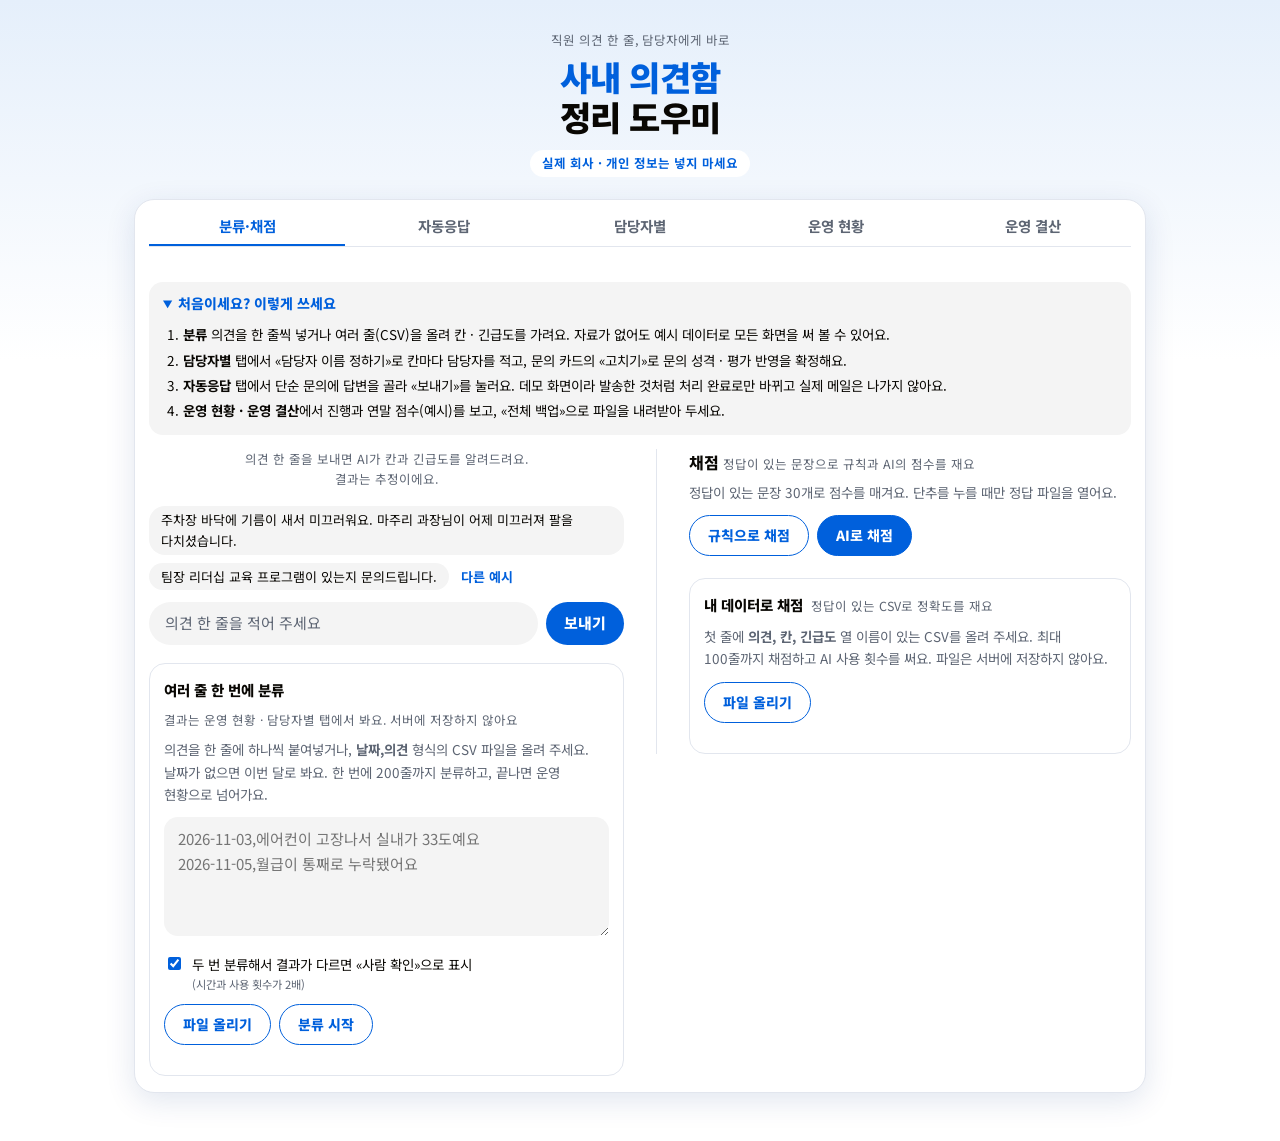
==== index.html @ 7954da4f "예시 데이터로 되돌리기: 눌렀을 때 결과 안내 문구를 보여 줌 Co-Authored-By: Claude Sonnet 5.5 <noreply@anthropic.com>" ====
<!doctype html>
<html lang="ko">
<head>
<meta charset="utf-8">
<meta name="viewport" content="width=device-width, initial-scale=1">
<title>사내 의견함 정리 도우미 (HR 분류 AI)</title>
<link rel="preconnect" href="https://fonts.googleapis.com">
<link rel="preconnect" href="https://fonts.gstatic.com" crossorigin>
<link rel="stylesheet" href="https://fonts.googleapis.com/css2?family=Noto+Sans+KR:wght@400;500;700;900&display=swap">
<link rel="stylesheet" href="style.css?v=4f4ea013">
<link rel="stylesheet" href="settle.css?v=4f4ea013">
</head>
<body>
<div class="page wide">
  <header class="hero">
    <p class="kicker" id="hero-kicker">직원 의견 한 줄, 담당자에게 바로</p>
    <h1 id="hero-title"><span class="b">사내 의견함</span><br>정리 도우미</h1>
    <p class="notice">실제 회사 · 개인 정보는 넣지 마세요</p>
  </header>

  <main class="sheet">
    <div class="tabs" role="tablist">
      <button type="button" id="btn-classify" role="tab" aria-selected="true">분류·채점</button>
      <button type="button" id="btn-auto" role="tab" aria-selected="false">자동응답</button>
      <button type="button" id="btn-owner" role="tab" aria-selected="false">담당자별</button>
      <button type="button" id="btn-dash" role="tab" aria-selected="false">운영 현황</button>
      <button type="button" id="btn-settle" role="tab" aria-selected="false">운영 결산</button>
    </div>
    <p id="status" class="status" role="status"></p>

    <div class="split">
      <details class="guide" id="guide" open>
        <summary>처음이세요? 이렇게 쓰세요</summary>
        <ol>
          <li><b>분류</b> 의견을 한 줄씩 넣거나 여러 줄(CSV)을 올려 칸 · 긴급도를 가려요. 자료가 없어도 예시 데이터로 모든 화면을 써 볼 수 있어요.</li>
          <li><b>담당자별</b> 탭에서 «담당자 이름 정하기»로 칸마다 담당자를 적고, 문의 카드의 «고치기»로 문의 성격 · 평가 반영을 확정해요.</li>
          <li><b>자동응답</b> 탭에서 단순 문의에 답변을 골라 «보내기»를 눌러요. 데모 화면이라 발송한 것처럼 처리 완료로만 바뀌고 실제 메일은 나가지 않아요.</li>
          <li><b>운영 현황 · 운영 결산</b>에서 진행과 연말 점수(예시)를 보고, «전체 백업»으로 파일을 내려받아 두세요.</li>
        </ol>
      </details>
    <section id="tab-classify">
      <div id="chat" class="chat" aria-live="polite">
        <div class="sys">의견 한 줄을 보내면 AI가 칸과 긴급도를 알려드려요.<br>결과는 추정이에요.</div>
      </div>
      <div id="try" class="try" aria-label="예시 문장"></div>
      <div class="composer">
        <textarea id="input" rows="1" maxlength="300" aria-label="의견 한 줄" placeholder="의견 한 줄을 적어 주세요"></textarea>
        <button type="button" id="run" class="go">보내기</button>
      </div>
      <div id="d-in" class="dpanel">
        <h2>여러 줄 한 번에 분류 <small>결과는 운영 현황 · 담당자별 탭에서 봐요. 서버에 저장하지 않아요</small></h2>
        <p class="hint">의견을 한 줄에 하나씩 붙여넣거나, <b>날짜,의견</b> 형식의 CSV 파일을 올려 주세요. 날짜가 없으면 이번 달로 봐요. 한 번에 200줄까지 분류하고, 끝나면 운영 현황으로 넘어가요.</p>
        <textarea id="d-text" rows="4" aria-label="의견 여러 줄" placeholder="2026-11-03,에어컨이 고장나서 실내가 33도예요&#10;2026-11-05,월급이 통째로 누락됐어요"></textarea>
        <label class="opt"><input type="checkbox" id="d-twice" checked><span>두 번 분류해서 결과가 다르면 «사람 확인»으로 표시<small>(시간과 사용 횟수가 2배)</small></span></label>
        <div class="btns">
          <label class="btn file" for="d-file">파일 올리기</label>
          <input type="file" id="d-file" accept=".csv,.txt,text/csv,text/plain" hidden>
          <button type="button" id="d-run" class="btn">분류 시작</button>
          
        </div>
        <p id="d-prog" class="progress" role="status" hidden></p>
        <p id="d-note" class="hint" hidden></p>
      </div>

      <div id="d-map" class="dpanel" hidden>
        <h2>열 고르기 <small id="d-map-n"></small></h2>
        <p class="hint">파일에서 어느 열이 의견이고 어느 열이 날짜인지 알려 주세요. 구글 폼 · 설문 도구에서 내려받은 파일은 그대로 올리면 돼요.</p>
        <div class="pctl"><label class="flab" for="d-col-text">의견 열</label><select id="d-col-text"></select></div>
        <div class="pctl"><label class="flab" for="d-col-date">날짜 열</label><select id="d-col-date"></select></div>
        <label class="opt"><input type="checkbox" id="d-hdr" checked> 첫 줄은 열 이름이에요</label>
        <div class="tscroll"><table class="prev" id="d-prev"></table></div>
        <div class="btns"><button type="button" id="d-map-go" class="btn fill">이 열로 분류 시작</button><button type="button" id="d-map-cancel" class="btn">취소</button></div>
      </div>
    </section>
    <section id="tab-grade">
      <h2 class="gh">채점 <small>정답이 있는 문장으로 규칙과 AI의 점수를 재요</small></h2>
      <p class="hint">정답이 있는 문장 30개로 점수를 매겨요. 단추를 누를 때만 정답 파일을 열어요.</p>
      <div class="btns">
        <button type="button" id="btn-score" class="btn">규칙으로 채점</button>
        <button type="button" id="btn-ai" class="btn fill">AI로 채점</button>
      </div>
      <p id="ai-progress" class="progress" role="status" hidden></p>

      <div id="ai-out" hidden>
        <h2>규칙 · AI 나란히</h2>
        <table class="cmp">
          <thead><tr><th scope="col">지표</th><th scope="col">규칙</th><th scope="col">AI</th></tr></thead>
          <tbody id="cmp-body"></tbody>
        </table>
        <p id="ai-cond" class="cond"></p>
        <button type="button" id="btn-download" class="btn plain">AI 채점 결과 내려받기</button>
        <h2>AI가 틀린 문장</h2>
        <ul id="ai-wrong" class="wrong"></ul>
      </div>

      <div id="grade-result" hidden>
        <h2>규칙 채점</h2>
        <div class="card">
          <p><span class="k">칸 맞은 수</span> <strong id="g-cat"></strong></p>
          <p><span class="k">긴급도 맞은 수</span> <strong id="g-urg"></strong></p>
          <p><span class="k">둘 다 맞은 수</span> <strong id="g-both"></strong></p>
          <p><span class="k">가장 나쁜 실수</span> <strong id="g-worst"></strong></p>
          <ul id="g-worst-list" class="plain"></ul>
        </div>
        <h2>규칙이 틀린 문장</h2>
        <ul id="g-wrong" class="wrong"></ul>
      </div>
      <div class="dpanel my">
        <h2>내 데이터로 채점 <small>정답이 있는 CSV로 정확도를 재요</small></h2>
        <p class="hint">첫 줄에 <b>의견, 칸, 긴급도</b> 열 이름이 있는 CSV를 올려 주세요. 최대 100줄까지 채점하고 AI 사용 횟수를 써요. 파일은 서버에 저장하지 않아요.</p>
        <div class="btns"><label class="btn file" for="m-file">파일 올리기</label><input type="file" id="m-file" accept=".csv,.txt,text/csv,text/plain" hidden></div>
        <p id="m-prog" class="progress" role="status" hidden></p>
        <p id="m-note" class="hint" hidden></p>
        <div id="m-out" hidden>
          <div class="card">
            <p><span class="k">칸 정확도</span> <strong id="m-cat"></strong></p>
            <p><span class="k">긴급도 정확도</span> <strong id="m-urg"></strong></p>
            <p><span class="k">둘 다 맞은 수</span> <strong id="m-both"></strong></p>
            <p><span class="k">가장 나쁜 실수</span> <strong id="m-worst"></strong></p>
          </div>
          <p id="m-cond" class="cond"></p>
          <h2>틀린 문장</h2>
          <ul id="m-wrong" class="wrong"></ul>
        </div>
      </div>
    </section>
    </div>

    <section id="tab-auto" hidden>
      <div class="dpanel">
        <h2>자동응답 문의 <small id="a-count"></small></h2>
        <p class="fine" style="margin:0 0 8px">데모 화면이에요. 문의마다 «자동응답 보내기»에서 «보내기»를 누르면 발송한 것처럼 처리 완료로 바뀌지만, 실제 메일 · 메신저는 나가지 않아요. 처음 들어 있는 답변은 예시예요. 회사의 실제 안내에 맞게 고쳐 쓰세요.</p>
        <div class="afbar" id="a-stat-f"></div>
        <div class="afbar" id="a-done-f"></div>
        <p class="fine" id="a-msg" style="margin:0 0 8px"></p>
        <ul class="items" id="a-done"></ul>
      </div>
      <div class="dpanel">
        <h2>답변 목록 <small>카테고리를 눌러 어떤 자동응답 답변이 있는지 봐요</small></h2>
        <div class="edit-h" style="margin:0 0 10px"><input class="ain2" id="a-newcat" type="text" maxlength="12" placeholder="새 카테고리 이름 (예: 휴가)"><button type="button" id="a-addcat" class="btn plain">카테고리 만들기</button><span class="fine" id="a-catmsg" style="margin:0"></span></div>
        <div class="alist" id="a-list"></div>
        <div class="btns"><button type="button" id="a-add" class="btn plain">공통 답변 추가</button><button type="button" id="a-reset" class="btn plain">처음 답변으로 되돌리기</button></div>
      </div>
    </section>

    <section id="tab-dash" hidden>
      <p id="d-fail" class="hint" hidden></p>
      <div id="d-out" hidden>
        <div class="inforow"><p id="d-info" class="hint info" hidden></p><button type="button" id="d-mine" class="btn plain" hidden>내 의견으로 분류하러 가기</button></div>
        <div class="dpanel">
          <h2>기간 <small>연과 월을 골라 보세요</small></h2>
          <div class="pctl pone"><select id="d-year" aria-label="연도"></select><div class="months" id="d-months" role="group" aria-label="월 선택"></div></div>
          <p class="fine" style="margin:0 0 4px">달을 여러 개 눌러 체크하면 그 달들을 모아서(누적) 봐요. «연 전체»를 누르면 모든 달이 체크되고, 다시 누르면 모두 풀려요.</p>
          <h3 id="d-trend-h">월별 접수 건수</h3>
          <div class="trend" id="d-trend"></div>
          <div class="legend tl"><span><i style="background:var(--hot)"></i>높음</span><span><i style="background:var(--blue)"></i>보통</span><span><i style="background:var(--lo)"></i>낮음</span><span>막대를 눌러도 월이 바뀌어요</span></div>
        </div>

        <div class="dcols">
          <div class="dstack">
            <div class="dpanel">
              <h2>요약 <small id="d-sum-sub"></small></h2>
              <div class="tiles" id="d-tiles"></div>
              <div class="stat" id="d-stat"></div>
              <div class="metrics" id="d-metrics"></div>
              <div class="btns"><button type="button" id="d-sum" class="btn plain">요약 문구 복사</button></div>
              <textarea id="d-sumbox" rows="9" readonly hidden aria-label="요약 문구"></textarea>
            </div>
            <div class="dpanel">
              <h2>카테고리별 문의 확인</h2>
              <div class="filters" id="d-filters" role="group" aria-label="보기 방식"></div>
              <ul class="items" id="d-items"></ul>
              <button type="button" id="d-more" class="btn plain" hidden></button>
            </div>
          </div>
          <div class="dstack">
            <div class="dpanel">
              <h2>칸별 분포 <small>건수가 많은 순</small></h2>
              <div class="legend"><span><i style="background:var(--hot)"></i>높음</span><span><i style="background:var(--blue)"></i>보통</span><span><i style="background:var(--lo)"></i>낮음</span></div>
              <div class="bars" id="d-bars"></div>
            </div>
            <div class="dpanel">
              <h2>담당자별 진행 <small>누가 얼마나 진행했는지 · 이름은 «담당자별» 탭에서 정해요</small></h2>
              <div class="assign" id="d-assign"></div>
            </div>
          </div>
        </div>

        <div class="dpanel">
          <h2>결과 보관 <small>서버에 저장하지 않아요</small></h2>
          <p class="hint">화면을 닫으면 분류 결과와 처리 단계가 사라져요. 내려받은 파일을 다음에 올리면 AI를 다시 부르지 않고 그대로 이어서 볼 수 있어요. 파일에는 개인정보를 가린 문장이 들어가요. 고친 칸 · 긴급도는 «고친 사례»로 따로 내려받을 수 있어요.</p>
          <div class="btns"><button type="button" id="d-down" class="btn fill">결과 내려받기 (CSV)</button><button type="button" id="d-down2" class="btn" disabled>고친 사례 내려받기</button><button type="button" id="d-reset" class="btn">예시 데이터로 되돌리기</button></div>
          <div class="btns" style="margin-top:8px"><button type="button" id="d-bk-down" class="btn fill">전체 백업 내려받기 (JSON)</button><button type="button" id="d-bk-up" class="btn">백업 불러오기</button><button type="button" id="d-bk-ok" class="btn fill" hidden>이대로 불러오기</button><input type="file" id="d-bk-file" accept=".json,application/json" hidden></div>
          <p class="fine" id="d-bk-msg" role="status">전체 백업(JSON)에는 결과와 함께 이 브라우저에만 있던 담당자 이름 · 총괄자 확정 값 · 자동응답 답변 목록이 담겨요. 브라우저나 컴퓨터를 바꿔도 이어서 쓸 수 있어요.</p>
        </div>
      </div>
    </section>

    <section id="tab-owner" hidden>
      <div id="o-empty" class="dpanel">
        <h2>담당자별 확인 <small>의견이 있어야 볼 수 있어요</small></h2>
        <p class="hint">의견을 불러오지 못했어요. 분류 탭에서 여러 줄을 분류하면 담당자별로 모아서 볼 수 있어요.</p>
        <div class="btns"><button type="button" id="o-go" class="btn fill">분류 탭으로 가기</button></div>
      </div>

      <div id="o-main" hidden>
        <div class="dpanel">
          <h2>기간 <small id="o-sub"></small></h2>
          <div class="pctl pone"><select id="o-year" aria-label="연도"></select><div class="months" id="o-months" role="group" aria-label="월 선택"></div></div>
          <p class="fine" style="margin:0 0 4px">달을 여러 개 눌러 체크하면 그 달들을 모아서(누적) 봐요. «연 전체»를 누르면 모든 달이 체크되고, 다시 누르면 모두 풀려요.</p>
        </div>

        <div class="dpanel">
          <h2>담당자별 현황 <small>급한 사람 순 · 눌러서 한 명씩, «전체 보기»로 모두 확인해요</small></h2>
          <div class="ocards" id="o-cards"></div>
          <details class="names">
            <summary>담당자 이름 정하기</summary>
            <div class="nlist" id="o-names"></div>
            <p class="fine">칸마다 담당자 이름을 적으면, 같은 이름은 한 사람으로 묶여요. 이름은 이 브라우저에만 저장돼요.</p>
          </details>
        </div>

        <div class="dpanel" id="o-detail">
          <div class="otrow"><h2 id="o-title"></h2><span class="otbtns"><button type="button" id="o-compact" class="btn plain" aria-pressed="false" title="문의 카드를 한 줄 요약으로 접어 보거나 모두 펼쳐 봐요">요약만 보기</button><button type="button" id="o-copy" class="btn plain" title="이 담당자에게 보낼 처리 요청 글을 만들어 복사해요">처리요청</button></span></div>
          <textarea id="o-box" rows="10" readonly hidden aria-label="담당자에게 보낼 처리 요청 글"></textarea>
          <div class="tiles" id="o-tiles"></div>
          <ul class="items" id="o-items"></ul>
          <button type="button" id="o-more" class="btn plain" hidden></button>
        </div>
      </div>
    
    </section>

    <section id="tab-settle" class="settle-scope" hidden>
      <div class="settle-in">
    <div class="years" id="s-years" role="group" aria-label="연도"></div>

  

  

  <section class="panel" id="s-noyear" hidden>
    <h2 id="s-noyear-t">아직 자료가 없어요</h2>
    <p class="src">«분류» 탭의 «여러 줄 한 번에 분류»로 의견을 분류하면, 연도별로 이 화면에서 결산을 볼 수 있어요.</p>
  </section>

  <div id="s-ybody">
<section class="panel" aria-labelledby="s-h-sum">
    <h2 id="s-h-sum">한 해 요약 <small id="s-sumsub"></small></h2>
    <p class="src">출처: 운영 현황과 같은 자료. 고른 해 전체를 합친 값이에요. 날짜가 없는 의견은 올린 달로 센 값이에요.</p>
    <div class="tiles" id="s-sumtiles"></div>
    <p class="line2" id="s-sumline"></p>
  </section>
  <section class="panel" aria-labelledby="s-h-mon">
      <h2 id="s-h-mon">월별 접수 추이 <small id="s-monsub"></small></h2>
      <p class="src">출처: 접수일이 있는 문장의 월별 건수.</p>
      <div class="trend" id="s-trend"></div>
      <div class="legend"><span><i style="background:var(--hot)"></i>높음</span><span><i style="background:var(--blue)"></i>보통</span><span><i style="background:var(--lo)"></i>낮음</span></div>
    </section>
  <div class="grid">
<section class="panel" aria-labelledby="s-h-chk">
      <h2 id="s-h-chk">운영 점검표 <small>목표값은 직접 입력해요</small></h2>
      <p class="src">출처: 처리 단계와 날짜 기록. 목표 대비 실적으로 판정해요.</p>
      <div class="tscroll"><table>
        <thead><tr><th>지표</th><th class="n">실적</th><th class="n">목표</th><th>판정</th></tr></thead>
        <tbody id="s-targets"></tbody>
      </table></div>
      <p class="note">판정: 목표를 채우면 «달성», 가까우면 «주의», 멀면 «미달»이에요. 가까운 정도는 높을수록 좋은 지표는 10%p, 평균 일수는 20%, 기한 넘김은 1건까지예요.</p>
    </section><section class="panel" aria-labelledby="s-h-cat">
      <h2 id="s-h-cat">칸별 한 해 결산 <small>긴급 높음이 많은 순</small></h2>
      <p class="src">출처: 칸 · 긴급도 분류(AI 추정 + 사람이 고친 값).</p>
      <div class="tscroll"><table>
        <thead><tr><th>칸</th><th class="n">접수</th><th>긴급 높음</th><th class="n">처리율</th><th class="n">기한 넘김</th></tr></thead>
        <tbody id="s-cats"></tbody>
      </table></div>
    </section>
  </div>

  

<section class="panel" aria-labelledby="s-h-own">
    <h2 id="s-h-own">담당자별 운영 현황 <small>처리율 + 문의 성격 · 점검용</small></h2>
    <p class="src" id="s-ownsrc">출처: 처리 단계 · 날짜, 문의 성격(위에서 확정한 값). 확정할 때마다 바로 바뀌어요.</p>
    <div class="tscroll"><table>
      <thead><tr><th>담당자</th><th>맡은 칸</th><th class="n">접수</th><th class="n">처리율</th><th class="n">평균</th><th class="n">기한 넘김</th><th>문의 성격 (건수)</th><th class="n">귀책 확정</th><th class="n">비율</th></tr></thead>
      <tbody id="s-owners"></tbody>
    </table></div>
    <div class="legend mixleg" aria-label="색 설명">
      <span><i class="k-s"></i>단순 문의</span><span><i class="k-e"></i>업무 오류</span><span><i class="k-r"></i>응대 문제</span>
      <span><i class="k-y"></i>제도·시스템·외부</span><span><i class="k-f"></i>현업 팀장·팀원</span><span><i class="k-u"></i>확인 전</span>
    </div>
    <p class="note">«비율»은 귀책 확정 건수에 중대성 가중치(상 · 중 · 하)를 곱해 더한 값 ÷ max(접수, 20)이에요. 접수가 20건보다 적으면 20건으로 나눠서 한두 건 차이로 크게 흔들리지 않게 해요.</p>
    <p class="note" style="margin-top:12px"><b>문의 성격 확정</b>과 <b>평가 반영</b>은 «담당자별» 탭의 문장 카드에서 «고치기»로 해요.</p>
  </section>
  <section class="panel" aria-labelledby="s-h-sc">
    <h2 id="s-h-sc">평가 점수 (예시) <small>현재 자료로 계산 · 참고용</small></h2>
    <p class="src">확정한 문의 성격이 바뀌면 점수도 바로 바뀌어요.</p>
    <p class="note" style="margin-top:0" id="s-scnote"></p>
    <div class="tscroll"><table>
      <thead><tr><th>담당자</th><th class="n">처리율</th><th class="n">평균 일수</th><th class="n">기한 넘김</th><th class="n">귀책 문의</th><th class="n">합계</th><th class="n">환산(100)</th><th>등급</th><th>평가 반영 메모</th></tr></thead>
      <tbody id="s-scores"></tbody>
    </table></div>

    <details class="fold" id="s-rubfold">
      <summary>평가 반영 기준표 <span class="sub">배점 · 등급 경계는 직접 입력해요</span></summary>
      <div class="fold-body">
        <p class="src">지금 자료로 셀 수 있는 항목만 점수로 환산하고, 나머지는 «기록 전»으로 비워 둬요.</p>
        <div class="tscroll"><table>
          <thead><tr><th>영역</th><th>지표</th><th>측정 방법</th><th class="n">배점</th><th>점수 기준(배점에 맞춰 계산)</th><th>자료</th></tr></thead>
          <tbody id="s-rub"></tbody>
        </table></div>
        <p class="note" id="s-wsum"></p>
        <div class="edit-h" style="margin-top:10px">
          <span class="note" style="margin:0">귀책 중대성 가중치(건 1개를 몇 건으로 셀지):</span>
          <label>상 <input class="in num" id="s-sw1" type="number" min="0" step="0.5"></label>
          <label>중 <input class="in num" id="s-sw2" type="number" min="0" step="0.5"></label>
          <label>하 <input class="in num" id="s-sw3" type="number" min="0" step="0.5"></label>
        </div>
        <div class="edit-h" style="margin-top:10px">
          <span class="note" style="margin:0">등급 경계(환산 점수):</span>
          <label>우수 <input class="in num" id="s-c1" type="number" min="0" max="100"> 이상</label>
          <label>양호 <input class="in num" id="s-c2" type="number" min="0" max="100"> 이상</label>
          <label>보통 <input class="in num" id="s-c3" type="number" min="0" max="100"> 이상</label>
          <span class="note" style="margin:0">그 미만은 면담 필요</span>
        </div>
      </div>
    </details>

    <div class="caution">
      <b>도입 전에 확인하세요</b>
      <ul>
        <li>이 기준표로 사람의 평가를 하려면 회사 인사 규정, 평가 기준 공지 절차, 노사 협의가 필요한지 먼저 확인해야 해요.</li>
        <li>칸마다 건수와 긴급 비율이 달라서점수를 담당자끼리 줄 세우는 용도로 쓰기 어려워요. 등급은 절대 기준으로만 봐요.</li>
        <li>업무 오류와 응대 문제의 귀책은 AI가 판정하지 않아요. 총괄자가 근거를 보고 정해요.</li>
      </ul>
    </div>
  </section>

<section class="panel" aria-labelledby="s-h-next">
      <h2 id="s-h-next">내년에 볼 것 <small>글을 눌러 직접 고쳐요</small></h2>
      <p class="src">숫자에서 뽑은 후보예요. 해석과 결정은 인사팀이 해요.</p>
      <ol class="next" id="s-next"></ol>
    </section>
<section class="panel" aria-labelledby="s-h-rep">
      <h2 id="s-h-rep">연말 보고서 문구 <small>직접 고쳐서 복사해요</small></h2>
      <p class="src">개인별 점수는 이 문구에 넣지 않아요.</p>
      <div class="btns" style="margin-top:0"><button class="btn fill" type="button" id="s-copy">보고서 문구 복사</button><button class="btn" type="button" id="s-auto">자동 문구로 되돌리기</button></div>
      <textarea class="in" id="s-rep" rows="9" aria-label="연말 보고서 문구"></textarea>
    </section>  </div>
</div>
    </section>

  </main>
</div>
<script src="mask.js?v=4f4ea013"></script>
<script src="rules.js?v=4f4ea013"></script>
<script src="app.js?v=4f4ea013"></script>
<script src="dashboard.js?v=4f4ea013"></script>
<script src="auto.js?v=4f4ea013"></script>
<script src="settle.js?v=4f4ea013"></script>
</body>
</html>
---- style.css ----
/* 시안(하늘색 띠 + 흰 카드 + 파란 포인트)의 대화형 화면 */
:root {
  --bg: #ffffff;
  --sky: #e5effb;
  --card: #f4f4f4;
  --ink: #090703;
  --muted: #5d6573;
  --blue: #0060dc;
  --on-blue: #ffffff;
  --hot: #d12f2f;
  --warn: #8f5410;
  --line: #e2e6ee;
  --shadow: 0 8px 30px rgba(10, 50, 120, .12);
  --k-s: #b3cdf5; --k-e: #2f6fe0; --k-r: #7a86e8; --k-y: #62c6d6; --k-f: #c3b3f0; --k-u: #d7dce6;
  --font-body: "Noto Sans KR", "Pretendard", "Malgun Gothic", "Apple SD Gothic Neo", sans-serif;
}
@media (prefers-color-scheme: dark) {
  :root {
    --bg: #0f1624; --sky: #16233f; --card: #1a2438; --ink: #f2f5fa; --muted: #9aa7bd;
    --blue: #6aa4ff; --on-blue: #06122b; --hot: #ff8f86; --warn: #f0b36a; --line: #2a3650;
    --k-s: #3f5f98; --k-e: #6aa4ff; --k-r: #8f9af0; --k-y: #3fa7b8; --k-f: #8a78cc; --k-u: #4a5670;
    --shadow: 0 8px 30px rgba(0, 0, 0, .4); color-scheme: dark;
  }
}
* { box-sizing: border-box; }
html, body { margin: 0; }
body {
  background: var(--bg) linear-gradient(var(--sky), var(--bg) 360px) no-repeat;
  color: var(--ink); font-family: var(--font-body); font-size: 15px; line-height: 1.65;
  word-break: keep-all; overflow-wrap: anywhere;
}
.page { max-width: 480px; margin: 0 auto; padding: 0 0 48px; }

/* 맨 위 띠 */
.hero { padding: 30px 20px 64px; text-align: center; }
.kicker { margin: 0; font-size: 12.5px; color: var(--muted); }
h1 { font-size: clamp(27px, 8vw, 34px); font-weight: 900; line-height: 1.2; margin: 6px 0 12px; letter-spacing: -.02em; text-wrap: balance; }
h1 .b { color: var(--blue); }
.notice { display: inline-block; margin: 0; font-size: 12.5px; font-weight: 700; color: var(--blue); background: var(--bg); border-radius: 999px; padding: 3px 12px; }

/* 흰 카드 */
.sheet { margin: -42px 14px 0; background: var(--bg); border: 1px solid var(--line); border-radius: 20px; box-shadow: var(--shadow); padding: 14px 14px 16px; }
.tabs { display: flex; gap: 0; margin-bottom: 12px; border-bottom: 1px solid var(--line); }
.tabs button { flex: 1 1 0; text-align: center; white-space: nowrap; font: inherit; font-weight: 700; font-size: 14.5px; padding: 0 0 6px; background: none; border: 0; border-bottom: 2px solid transparent; color: var(--muted); cursor: pointer; }
.tabs button[aria-selected="true"] { color: var(--blue); border-bottom-color: var(--blue); }
.status { min-height: 1.2em; margin: 0 0 8px; color: var(--hot); font-size: 13px; }
button:focus-visible, textarea:focus-visible { outline: 2px solid var(--blue); outline-offset: 2px; }

/* 대화: 의견은 왼쪽, 답변은 오른쪽 */
.chat { display: flex; flex-direction: column; gap: 14px; }
.sys { align-self: center; text-align: center; font-size: 12.5px; color: var(--muted); max-width: 92%; }
.who { font-size: 11.5px; color: var(--muted); margin: 0 4px 3px; font-weight: 700; letter-spacing: .04em; }
.turn { display: flex; flex-direction: column; max-width: 88%; }
.turn.me { align-self: flex-start; align-items: flex-start; }
.turn.ai { align-self: flex-end; align-items: flex-end; }
.msg { padding: 10px 14px; white-space: pre-wrap; }
.me .msg { background: var(--card); color: var(--ink); border-radius: 18px 18px 18px 4px; }
.ai .msg { background: var(--blue); color: var(--on-blue); border-radius: 18px 18px 4px 18px; text-align: left; white-space: normal; }
.line { display: flex; gap: 6px; flex-wrap: wrap; align-items: center; margin-bottom: 5px; }
.chip { background: var(--bg); color: var(--blue); border-radius: 999px; padding: 0 9px; font-weight: 800; font-size: 12.5px; line-height: 1.6; }
.chip.hi { color: var(--hot); }
.ai p { margin: 3px 0 0; font-size: 14px; }
.ai .src { font-size: 12px; opacity: .85; }
.check { display: inline-block; margin-top: 7px; font-weight: 700; font-size: 13px; border: 1px solid currentColor; border-radius: 999px; padding: 0 10px; }

.try { display: flex; gap: 8px; flex-wrap: wrap; margin: 16px 0 0; }
.try button { font: inherit; font-size: 13px; text-align: left; background: var(--card); color: var(--ink); border: 0; border-radius: 16px; padding: 3px 12px; cursor: pointer; }
.try button.more { background: transparent; color: var(--blue); font-weight: 700; padding-inline: 4px; }
.composer { display: flex; gap: 8px; margin-top: 12px; align-items: flex-end; }
.composer textarea { flex: 1; min-width: 0; font: inherit; resize: none; background: var(--card); color: var(--ink); border: 0; border-radius: 22px; padding: 9px 16px; max-height: 120px; }
.composer textarea::placeholder { color: var(--muted); }
.go { font: inherit; background: var(--blue); color: var(--on-blue); border: 0; border-radius: 999px; padding: 9px 18px; font-weight: 800; cursor: pointer; }
.go:disabled, .btn:disabled { opacity: .5; cursor: default; }

/* 채점 */
.hint { margin: 0 0 12px; font-size: 13.5px; color: var(--muted); }
.btns { display: flex; gap: 8px; flex-wrap: wrap; margin-bottom: 16px; }
.btn { font: inherit; border-radius: 999px; padding: 8px 18px; font-weight: 800; font-size: 14px; cursor: pointer; background: transparent; color: var(--blue); border: 1.5px solid var(--blue); }
.btn.fill { background: var(--blue); color: var(--on-blue); }
.btn.plain { font-weight: 700; font-size: 13px; padding: 5px 14px; }
h2 { font-size: 14.5px; font-weight: 800; margin: 16px 0 8px; }
.progress { margin: 0 0 10px; color: var(--blue); font-size: 13.5px; font-weight: 700; }
.cond { font-size: 12px; color: var(--muted); margin: 10px 0 12px; }
table.cmp { width: 100%; border-collapse: separate; border-spacing: 0 6px; font-size: 14px; font-variant-numeric: tabular-nums; }
table.cmp thead th { color: var(--muted); font-size: 12.5px; font-weight: 700; text-align: left; padding: 0 12px; }
table.cmp tbody th, table.cmp tbody td { background: var(--card); padding: 8px 12px; text-align: left; font-weight: 400; }
table.cmp tbody th { border-radius: 12px 0 0 12px; }
table.cmp tbody td:last-child { border-radius: 0 12px 12px 0; color: var(--blue); font-weight: 900; }
.card { background: var(--card); border-radius: 14px; padding: 10px 14px; margin: 8px 0; }
.card p { margin: 4px 0; font-size: 14px; }
.k { display: inline-block; min-width: 100px; color: var(--muted); font-size: 13px; }
ul.plain { margin: 4px 0 0; padding-left: 18px; font-size: 13px; }
ul.wrong { list-style: none; margin: 0; padding: 0; display: grid; gap: 8px; }
ul.wrong li { background: var(--card); border-radius: 12px; padding: 9px 12px; font-size: 14px; }
ul.wrong .cmp-sub { display: block; color: var(--muted); font-size: 12.5px; margin-top: 2px; }
[hidden] { display: none !important; }
@media (prefers-reduced-motion: reduce) { * { scroll-behavior: auto !important; } }

/* ---------- 대시보드 탭 ---------- */
.page.wide { max-width: 1040px; }
.dpanel { background: var(--bg); border: 1px solid var(--line); border-radius: 16px; padding: 14px; margin-top: 14px; min-width: 0; }
#d-out > .inforow + .dpanel { margin-top: 0; }
.dpanel h2 { margin-top: 0; display: flex; gap: 8px; align-items: baseline; flex-wrap: wrap; }
.dpanel h2 small { font-weight: 400; font-size: 12.5px; color: var(--muted); }
.dpanel textarea { width: 100%; font: inherit; background: var(--card); color: var(--ink); border: 0; border-radius: 14px; padding: 10px 14px; resize: vertical; margin-bottom: 10px; }
label.btn { display: inline-block; }
.hint.info { margin: 0 0 12px; color: var(--blue); font-weight: 700; }
.dcols { display: grid; grid-template-columns: repeat(auto-fit, minmax(min(100%, 420px), 1fr)); gap: 0 14px; align-items: start; }
.dstack { min-width: 0; }
.fine { margin: 12px 0 0; font-size: 12.5px; color: var(--muted); }
h3 { font-size: 13.5px; font-weight: 800; margin: 16px 0 0; }
.legend { display: flex; gap: 14px; flex-wrap: wrap; font-size: 12.5px; color: var(--muted); margin-bottom: 10px; }
.legend.tl { margin: 10px 0 0; }
.legend i { display: inline-block; width: 10px; height: 10px; border-radius: 3px; margin-right: 5px; vertical-align: -1px; }
:root { --lo: #a9c6f0; }
@media (prefers-color-scheme: dark) { :root { --lo: #3f5f98; } }

.pctl { display: flex; gap: 10px; align-items: center; margin-bottom: 10px; min-width: 0; }
.flab { flex: none; width: 66px; font-size: 12.5px; font-weight: 700; color: var(--muted); }
.pctl select { font: inherit; font-size: 13.5px; font-weight: 700; color: var(--ink); background: var(--card); border: 0; border-radius: 999px; padding: 4px 14px; }
.months { display: flex; gap: 6px; overflow-x: auto; scrollbar-width: none; min-width: 0; }
.months::-webkit-scrollbar { display: none; }
.months button, .filters button, .fchips button { flex: none; white-space: nowrap; font: inherit; font-size: 12.5px; font-weight: 700; border: 0; border-radius: 999px; padding: 3px 10px; background: var(--card); color: var(--ink); cursor: pointer; }
.months button[aria-pressed="true"], .filters button[aria-pressed="true"], .fchips button[aria-pressed="true"] { background: var(--blue); color: var(--on-blue); }
.months button:disabled, .tcol:disabled { opacity: .4; cursor: default; }
.trend { display: grid; grid-template-columns: repeat(12, minmax(0, 1fr)); gap: 6px; height: 124px; align-items: end; margin-top: 8px; }
.tcol { height: 100%; display: flex; flex-direction: column; justify-content: flex-end; align-items: center; gap: 3px; border: 0; background: none; font: inherit; color: var(--muted); cursor: pointer; padding: 0; min-width: 0; }
.tnum { font-size: 11px; font-weight: 700; color: var(--ink); font-variant-numeric: tabular-nums; min-height: 14px; }
.tbar { display: block; width: 100%; max-width: 28px; border-radius: 6px 6px 2px 2px; overflow: hidden; background: var(--blue); transition: height .25s ease; }
.tbar.none { background: var(--line); }
.tbar i { display: block; }
.tbar i.h { background: var(--hot); }
.tbar i.m { background: var(--blue); }
.tbar i.l { background: var(--lo); }
.tmo { font-size: 11.5px; }
.tcol[aria-pressed="true"] .tmo { color: var(--blue); font-weight: 800; }
.tcol[aria-pressed="true"] .tbar { box-shadow: 0 0 0 3px color-mix(in srgb, var(--blue) 25%, transparent); }

.tiles { display: grid; grid-template-columns: repeat(4, minmax(0, 1fr)); gap: 8px; }
@media (max-width: 380px) { .tiles { grid-template-columns: repeat(2, minmax(0, 1fr)); } }
.tile { background: var(--card); border-radius: 14px; padding: 10px 12px; }
.tile b { display: block; font-size: 24px; font-weight: 900; line-height: 1.15; font-variant-numeric: tabular-nums; white-space: nowrap; }
.tile b small { font-size: 14px; font-weight: 700; color: var(--muted); }
.tile span { font-size: 12.5px; color: var(--muted); }
.tile.hot b { color: var(--hot); }
.stat { margin-top: 14px; }
.stat .bar { display: flex; height: 10px; border-radius: 999px; overflow: hidden; background: var(--card); }
.stat .bar i { display: block; height: 100%; }
.stat .d { background: var(--blue); } .stat .p { background: color-mix(in srgb, var(--blue) 55%, var(--bg)); } .stat .a { background: var(--lo); } .stat .u { background: var(--muted); opacity: .45; }
.stat .lg { display: flex; gap: 14px; flex-wrap: wrap; font-size: 12.5px; color: var(--muted); margin-top: 6px; font-variant-numeric: tabular-nums; }
.stat .lg i { display: inline-block; width: 10px; height: 10px; border-radius: 3px; margin-right: 5px; vertical-align: -1px; }

.filters { display: grid; gap: 8px; margin-bottom: 12px; }
.frow { display: flex; gap: 10px; align-items: baseline; }
.fchips { display: flex; gap: 6px; flex-wrap: wrap; min-width: 0; }
.fchips.one { flex-wrap: nowrap; overflow-x: auto; scrollbar-width: none; }
.fchips.one::-webkit-scrollbar { display: none; }
.items { list-style: none; margin: 0; padding: 0; display: grid; gap: 8px; }
.items li { background: var(--card); border-radius: 14px; padding: 9px 12px; }
.items .t { display: flex; gap: 6px; flex-wrap: wrap; margin-bottom: 3px; }
.items li .chip { background: var(--bg); color: var(--blue); }
.items li .chip.hi { color: var(--hot); }
.chip.chk { color: var(--warn); border: 1px solid currentColor; }
.chip.src { color: var(--muted); }
.items p { margin: 0; font-size: 14px; }
.items p.why { font-size: 12.5px; color: var(--muted); margin-top: 2px; }
.items li.done p:not(.why) { color: var(--muted); }
.items .empty { background: transparent; color: var(--muted); font-size: 13.5px; padding: 4px 0; }
#d-more { margin-top: 10px; }

.step { --p: 0; position: relative; display: grid; grid-template-columns: repeat(4, minmax(0, 1fr)); margin-top: 12px; }
.step::before, .step::after { content: ""; position: absolute; top: 8px; left: 12.5%; height: 2px; border-radius: 2px; }
.step::before { right: 12.5%; background: var(--line); }
.step::after { width: calc(75% * var(--p)); background: var(--blue); transition: width .25s ease; }
.step button { font: inherit; border: 0; background: none; padding: 0; cursor: pointer; text-align: center; color: var(--muted); display: flex; flex-direction: column; align-items: center; justify-content: flex-start; }
.step .dot { position: relative; z-index: 1; display: block; width: 14px; height: 14px; border-radius: 50%; border: 2px solid var(--line); background: var(--card); margin: 1px 0 7px; transition: background .2s, border-color .2s, box-shadow .2s; }
.step .on .dot { background: var(--blue); border-color: var(--blue); }
.step .cur .dot { box-shadow: 0 0 0 4px color-mix(in srgb, var(--blue) 20%, transparent); }
.step .lab { display: block; font-size: 12px; font-weight: 600; line-height: 1.3; }
.step .sub { display: block; font-size: 11px; font-weight: 400; line-height: 1.3; }
.step .cur { color: var(--blue); }
.step .cur .lab { font-weight: 800; }
.step button:hover .dot { border-color: var(--blue); }
@media (prefers-reduced-motion: reduce) { .step::after, .step .dot, .tbar { transition: none; } }

.bars { display: grid; gap: 8px; }
.brow { display: grid; grid-template-columns: 64px minmax(0, 1fr) 28px; gap: 10px; align-items: center; font-size: 14px; }
.brow .nm { font-weight: 700; }
.brow .tot { text-align: right; font-weight: 800; font-variant-numeric: tabular-nums; }
.track { height: 20px; }
.seg { display: flex; height: 100%; border-radius: 6px; overflow: hidden; }
.seg i { display: flex; align-items: center; justify-content: center; font-style: normal; font-size: 11px; font-weight: 800; color: var(--on-blue); min-width: 0; }
.seg .h { background: var(--hot); color: var(--bg); }
.seg .m { background: var(--blue); }
.seg .l { background: var(--lo); color: var(--ink); }

.assign { display: grid; gap: 8px; }
.arow { display: grid; grid-template-columns: 72px minmax(0, 1fr) auto; gap: 4px 10px; align-items: center; background: var(--card); border-radius: 14px; padding: 8px 12px; }
.arow .nm { font-weight: 800; }
.arow .who { font-size: 13.5px; color: var(--muted); min-width: 0; display: flex; gap: 8px; align-items: center; flex-wrap: wrap; }
.arow .who-in { font: inherit; font-size: 13px; width: 8.5em; max-width: 100%; border: 1px solid var(--line); background: var(--bg); color: var(--ink); border-radius: 999px; padding: 2px 12px; }
.arow button { font: inherit; font-size: 12.5px; font-weight: 800; border-radius: 999px; padding: 3px 12px; border: 1.5px solid var(--blue); color: var(--blue); background: transparent; cursor: pointer; }
.arow button:disabled { opacity: .4; cursor: default; }
.prg { grid-column: 1 / -1; display: flex; gap: 8px; align-items: center; font-size: 12.5px; color: var(--muted); font-variant-numeric: tabular-nums; }
.prg .b { flex: 1; height: 6px; border-radius: 999px; background: var(--bg); overflow: hidden; display: flex; }
.prg .b i { height: 100%; }
.prg .b .d { background: var(--blue); }
.prg .b .p { background: color-mix(in srgb, var(--blue) 55%, var(--bg)); }
.prg .b .a { background: var(--lo); }
select:focus-visible, input:focus-visible { outline: 2px solid var(--blue); outline-offset: 2px; }

/* ---------- 대시보드 · 채점 추가분 ---------- */
.opt { display: flex; gap: 8px; align-items: flex-start; font-size: 13.5px; margin: 0 0 10px; cursor: pointer; }
.opt input { margin-top: 4px; accent-color: var(--blue); }
.opt small { color: var(--muted); }
.opt > span small { display: block; }
.metrics { margin-top: 12px; display: grid; gap: 4px; }
.m-line { margin: 0; font-size: 13px; color: var(--muted); }
.m-line.bad { color: var(--hot); font-weight: 700; }
.m-line select { font: inherit; font-size: 12.5px; font-weight: 700; color: var(--ink); background: var(--card); border: 0; border-radius: 999px; padding: 1px 8px; margin: 0 3px; }
#d-sumbox { margin-top: 10px; margin-bottom: 0; font-size: 13px; line-height: 1.6; }
.terms .fchips button { background: var(--card); }
.chip.sens { color: var(--hot); border: 1px solid currentColor; }
.chip.over { color: var(--hot); border: 1px solid currentColor; }
.items .edit-btn { margin-left: auto; font: inherit; font-size: 12px; font-weight: 700; color: var(--blue); background: none; border: 0; cursor: pointer; padding: 0 4px; }
.items p.why.alt { color: var(--warn); }
.edit { display: flex; gap: 8px; align-items: center; flex-wrap: wrap; margin-top: 8px; }
.edit .k { min-width: 0; margin: 0; }
.edit select { font: inherit; font-size: 13px; font-weight: 700; color: var(--ink); background: var(--bg); border: 1px solid var(--line); border-radius: 999px; padding: 2px 10px; }
.edit .btn.plain { font-size: 12px; padding: 2px 12px; }
.tscroll { overflow-x: auto; margin: 4px 0 12px; }
table.prev { width: 100%; border-collapse: collapse; font-size: 13px; }
table.prev th, table.prev td { text-align: left; padding: 5px 8px; border-bottom: 1px solid var(--line); }
table.prev th { color: var(--muted); font-weight: 700; }
.dpanel.my { margin-top: 22px; }
.dpanel.my .card { margin: 8px 0; }

/* 먼저 볼 문장의 걸러 보기: 제목은 위에, 단추는 아래에 두고 칸 밖으로 나가지 않게 한다 */
.filters .frow, .terms.frow { flex-direction: column; align-items: stretch; gap: 4px; }
.filters .flab, .terms .flab { width: auto; font-size: 12px; line-height: 1.3; }
.filters .fchips, .terms .fchips { flex-wrap: wrap; overflow: visible; gap: 5px; }
.filters .fchips button, .terms .fchips button { font-size: 11.5px; padding: 3px 8px; }
.terms.frow { margin-bottom: 10px; }

/* ---------- 담당자별 확인 탭 ---------- */
.ocards { display: grid; grid-template-columns: repeat(auto-fit, minmax(190px, 1fr)); gap: 8px; }
.ocard { display: flex; flex-direction: column; gap: 4px; text-align: left; font: inherit; color: var(--ink); background: var(--card); border: 2px solid transparent; border-radius: 14px; padding: 10px 12px; cursor: pointer; min-width: 0; }
.ocard[aria-pressed="true"] { border-color: var(--blue); }
.ocard b { font-size: 15px; font-weight: 800; }
.oc-cats { font-size: 12px; color: var(--muted); line-height: 1.4; }
.oc-bar { height: 6px; border-radius: 999px; background: var(--bg); overflow: hidden; }
.oc-bar i { display: block; height: 100%; background: var(--blue); }
.oc-line { font-size: 12px; color: var(--muted); font-variant-numeric: tabular-nums; }
.oc-tags { display: flex; gap: 5px; flex-wrap: wrap; }
.ocard .chip { background: var(--bg); }
.chip.ok { color: var(--muted); }
details.names { margin-top: 12px; }
details.names summary { cursor: pointer; font-size: 13.5px; font-weight: 700; color: var(--blue); }
.nlist { display: grid; grid-template-columns: repeat(auto-fit, minmax(190px, 1fr)); gap: 6px 10px; margin-top: 10px; }
.nrow { display: flex; gap: 8px; align-items: center; font-size: 13.5px; }
.nrow .nm { width: 58px; font-weight: 700; flex: none; }
.nrow .who-in { font: inherit; font-size: 13px; width: 100%; min-width: 0; border: 1px solid var(--line); background: var(--bg); color: var(--ink); border-radius: 999px; padding: 2px 12px; }
#o-box { margin-top: 10px; margin-bottom: 0; font-size: 13px; line-height: 1.6; }
#o-more { margin-top: 10px; }
#o-title { font-size: 16px; }

/* 분류 탭의 여러 줄 입력 / 대시보드 안내 줄 */
#tab-classify > .dpanel { margin-top: 18px; }
.inforow { display: flex; gap: 10px; align-items: center; flex-wrap: wrap; margin-bottom: 12px; }
.inforow .hint.info { margin: 0; }
#d-fail { color: var(--muted); }

/* 분류(왼쪽) · 채점(오른쪽)을 한 탭에 나란히 둔다. 좁은 화면에서는 위아래로 쌓는다 */
#tab-grade { margin-top: 26px; padding-top: 18px; border-top: 1px solid var(--line); }
#tab-grade .gh { margin: 0 0 6px; font-size: 16px; font-weight: 800; }
#tab-grade .gh small { font-weight: 400; font-size: 12.5px; color: var(--muted); }
@media (min-width: 900px) {
  .split { display: grid; grid-template-columns: minmax(0, 1fr) minmax(0, 1fr); gap: 0 32px; align-items: start; }
  #tab-grade { margin-top: 0; padding-top: 0; border-top: 0; border-left: 1px solid var(--line); padding-left: 32px; }
}

/* 담당자별 탭의 문의 카드: 처리 여부 · 문의 성격 · 평가 반영 한 줄, 처리 내용은 밑에 따로 */
.ev { margin-top: 10px; }
.ev-strip { display: grid; grid-template-columns: repeat(auto-fit, minmax(190px, 1fr)); gap: 8px; }
.ev-cell { background: var(--bg); border-radius: 12px; padding: 8px 10px; min-width: 0; }
.ev-cell .lab { display: block; font-size: 11.5px; font-weight: 800; color: var(--muted); margin-bottom: 2px; }
.ev-cell .val { display: block; font-size: 13.5px; font-weight: 700; }
.ev-cell .sub { display: block; font-size: 12px; color: var(--muted); }
.kchip { display: inline-block; font-size: 12.5px; font-weight: 800; line-height: 1.7; padding: 0 10px; border-radius: 999px; border: 1px solid var(--ink); color: var(--ink); }
.kchip i { display: inline-block; width: 9px; height: 9px; border-radius: 50%; margin-right: 6px; vertical-align: -0.5px; }
.ev-link { font: inherit; font-size: 12px; font-weight: 800; color: var(--blue); background: none; border: 0; padding: 0; cursor: pointer; }
.ev-cell .ev-link { margin-top: 4px; }
.ev-ctl { display: flex; gap: 6px; flex-wrap: wrap; align-items: center; margin-top: 6px; }
.ev-ctl select { font: inherit; font-size: 12.5px; font-weight: 700; color: var(--ink); background: var(--bg); border: 1px solid var(--line); border-radius: 999px; padding: 1px 8px; }
.seg2 { display: inline-flex; border: 1.5px solid var(--blue); border-radius: 999px; overflow: hidden; }
.seg2 button { font: inherit; font-size: 12px; font-weight: 700; border: 0; background: transparent; color: var(--blue); padding: 1px 10px; cursor: pointer; white-space: nowrap; }
.seg2 button[aria-pressed="true"] { background: var(--blue); color: var(--on-blue); }
.ev .settle-scope { margin-top: 8px; }
.notebox { margin-top: 10px; background: var(--bg); border-radius: 12px; padding: 8px 12px 10px; }
.notebox .nh { display: flex; justify-content: space-between; align-items: center; }
.notebox .nh b { font-size: 13px; }
.notebox .nt { margin: 4px 0 0; font-size: 14px; white-space: pre-wrap; }
.notebox .nt.empty { color: var(--muted); }
.notebox textarea { display: block; width: 100%; margin-top: 6px; font: inherit; font-size: 13.5px; color: var(--ink); background: var(--bg); border: 1.5px dashed var(--blue); border-radius: 10px; padding: 6px 10px; resize: vertical; }

/* 담당자별 탭: 처리 상태 네모가 곧 보기 (누르면 바로 걸러 보여 준다) */
#o-tiles { grid-template-columns: repeat(auto-fit, minmax(110px, 1fr)); margin-bottom: 12px; }
.tile.tbtn { font: inherit; text-align: left; color: var(--ink); border: 2px solid transparent; cursor: pointer; }
.tile.tbtn b { display: block; font-size: 24px; font-weight: 900; line-height: 1.2; }
.tile.tbtn span { font-size: 13px; color: var(--muted); }
.tile.tbtn[aria-pressed="true"] { border-color: var(--blue); background: var(--bg); }
.tile.tbtn[aria-pressed="true"] span { color: var(--blue); font-weight: 700; }

/* 경과 일수: 빠름 · 보통 · 기한 넘김 눈금 (지금 해당하는 칸만 칠한다) */
.pace { display: flex; gap: 4px; flex-wrap: wrap; margin: 3px 0 2px; }
.pace span { font-size: 11px; font-weight: 700; line-height: 1.6; padding: 0 7px; border-radius: 999px; border: 1px solid var(--line); color: var(--muted); white-space: nowrap; }
.pace span.on.p0 { background: var(--k-y); border-color: var(--k-y); color: var(--ink); }
.pace span.on.p1 { background: var(--blue); border-color: var(--blue); color: var(--on-blue); }
.pace span.on.p2 { background: var(--hot); border-color: var(--hot); color: var(--bg); }

/* 운영 현황: 담당자별 진행(사람 기준) */
.parow { grid-template-columns: 76px minmax(0, 1fr); }
.parow .who { font-weight: 600; }
.parow .sub3 { grid-column: 1 / -1; font-size: 12px; color: var(--muted); white-space: nowrap; overflow: hidden; text-overflow: ellipsis; letter-spacing: -.01em; }

/* 담당자별 탭: 이름 옆에 «처리요청» 단추 */
.otrow { display: flex; align-items: center; justify-content: space-between; gap: 10px; flex-wrap: wrap; margin-bottom: 10px; }
.otrow h2 { margin: 0; }
.otrow .btn { padding: 4px 16px; }
#o-box { margin: 0 0 12px; }

/* 운영 현황: 넓은 화면에서는 두 칸씩 짝을 지어 높이를 맞춘다 (요약 | 칸별 분포 / 카테고리별 문의 확인 | 담당자별 진행) */
@media (min-width: 880px) {
  .dcols { grid-template-columns: minmax(0, 1fr) minmax(0, 1fr); align-items: stretch; }
  .dcols > .dstack { display: contents; }
  .dcols > .dstack:nth-child(1) > .dpanel:nth-child(1) { grid-area: 1 / 1; }
  .dcols > .dstack:nth-child(1) > .dpanel:nth-child(2) { grid-area: 2 / 1; }
  .dcols > .dstack:nth-child(2) > .dpanel:nth-child(1) { grid-area: 1 / 2; }
  .dcols > .dstack:nth-child(2) > .dpanel:nth-child(2) { grid-area: 2 / 2; }
}

/* 자동응답 탭 */
.alist { display: grid; gap: 10px; margin-bottom: 12px; }
.acard { background: var(--card); border-radius: 14px; padding: 10px 12px; }
.atop { display: flex; gap: 10px; align-items: center; margin-bottom: 8px; flex-wrap: wrap; }
.acard .ain { font: inherit; font-size: 13.5px; color: var(--ink); background: var(--bg); border: 1.5px dashed var(--blue); border-radius: 10px; padding: 4px 10px; min-width: 0; width: 100%; }
.acard textarea.ain { resize: vertical; line-height: 1.55; display: block; }
.acard .aname { width: auto; flex: 1 1 160px; font-weight: 800; }
.acard .acnt { font-size: 12px; color: var(--muted); font-weight: 700; white-space: nowrap; }
.acard .alink { font: inherit; font-size: 12px; font-weight: 800; color: var(--hot); background: none; border: 0; padding: 0; cursor: pointer; }
.acard .alab { display: grid; gap: 3px; font-size: 12px; font-weight: 700; color: var(--muted); margin-top: 6px; }
#a-done li { background: var(--card); }
.ocard .chip.auto, .parow .chip.auto { background: var(--bg); color: var(--blue); border: 1px solid var(--blue); font-size: 12px; font-weight: 800; padding: 0 8px; border-radius: 999px; white-space: nowrap; margin-left: 6px; }
.agrp { margin-bottom: 14px; }
.agh { display: flex; gap: 8px; align-items: baseline; margin: 6px 0; }
.agh b { font-size: 14.5px; }
.agh .agn { font-size: 12px; color: var(--muted); }
.agh .add { margin-left: auto; color: var(--blue); }
.agrp .acard { margin-bottom: 8px; }
.acard .acat { font: inherit; font-size: 12.5px; font-weight: 700; color: var(--ink); background: var(--bg); border: 1px solid var(--line); border-radius: 999px; padding: 1px 8px; }
.ain2 { font: inherit; font-size: 13.5px; color: var(--ink); background: var(--bg); border: 1.5px dashed var(--blue); border-radius: 10px; padding: 4px 10px; min-width: 0; width: 14em; max-width: 100%; }
.agh .alink { font: inherit; font-size: 12px; font-weight: 800; color: var(--hot); background: none; border: 0; padding: 0; cursor: pointer; }
.agh .alink.add { color: var(--blue); }
#a-need li .alink.add { font: inherit; font-size: 12.5px; font-weight: 800; color: var(--blue); background: none; border: 0; padding: 0; cursor: pointer; margin-top: 4px; }
.acatrow { display: inline-flex; gap: 6px; align-items: center; font-size: 12px; font-weight: 700; color: var(--muted); margin: 4px 12px 0 0; }
#a-done .acat, #a-need .acat { font: inherit; font-size: 12.5px; font-weight: 700; color: var(--ink); background: var(--bg); border: 1px solid var(--line); border-radius: 999px; padding: 1px 8px; }
.afbar { display: flex; gap: 6px; flex-wrap: wrap; margin: 6px 0 10px; }
.afbar button { font: inherit; font-size: 12.5px; font-weight: 700; border: 0; border-radius: 999px; padding: 3px 12px; background: var(--card); color: var(--ink); cursor: pointer; }
.afbar button[aria-pressed="true"] { background: var(--blue); color: var(--on-blue); }
.aact { display: flex; gap: 8px 16px; flex-wrap: wrap; align-items: center; margin-top: 4px; }
.akind { display: inline-flex; gap: 4px; align-items: center; flex-wrap: wrap; }
.akind .alab2 { font-size: 12px; font-weight: 700; color: var(--muted); margin-right: 2px; }
.akind button { font: inherit; font-size: 12.5px; font-weight: 700; border: 1.5px solid var(--blue); border-radius: 999px; padding: 1px 10px; background: transparent; color: var(--blue); cursor: pointer; }
.akind button[aria-pressed="true"] { background: var(--blue); color: var(--on-blue); }
.atabs { display: flex; gap: 6px; flex-wrap: wrap; margin-top: 8px; }
.atabs button { font: inherit; font-size: 12.5px; font-weight: 700; border: 1.5px solid var(--blue); border-radius: 999px; padding: 2px 12px; background: transparent; color: var(--blue); cursor: pointer; }
.atabs button[aria-pressed="true"] { background: var(--blue); color: var(--on-blue); }
.apane { margin-top: 8px; padding: 8px 10px; background: var(--bg); border-radius: 12px; }
.apane textarea.ain { font: inherit; font-size: 13.5px; color: var(--ink); background: var(--bg); border: 1.5px dashed var(--blue); border-radius: 10px; padding: 6px 10px; width: 100%; resize: vertical; margin-bottom: 4px; display: block; }
.apane .alink.add { font: inherit; font-size: 12.5px; font-weight: 800; color: var(--blue); background: none; border: 0; padding: 0; cursor: pointer; }
.apane .acat { font: inherit; font-size: 12.5px; font-weight: 700; color: var(--ink); background: var(--bg); border: 1px solid var(--line); border-radius: 999px; padding: 1px 8px; max-width: 100%; }
.apane .why { margin: 4px 0 0; }
.akind2 { display: flex; gap: 6px; flex-wrap: wrap; align-items: center; }
.akind2 .alab2 { font-size: 12px; font-weight: 700; color: var(--muted); }
.akind2 button { font: inherit; font-size: 12.5px; font-weight: 700; border: 1.5px solid var(--blue); border-radius: 999px; padding: 1px 10px; background: transparent; color: var(--blue); cursor: pointer; }
.items li .chip.need { background: var(--hot); color: var(--bg); }
.asum { display: grid; gap: 1px; padding: 6px 10px; margin-bottom: 6px; background: var(--card); border-radius: 12px; }
.asum b { font-size: 13.5px; }
.asum .ak { font-size: 12px; color: var(--muted); }
.asum .at { font-size: 13.5px; }
#a-list > .afbar { margin-bottom: 12px; }
.asum-top { display: flex; gap: 8px; align-items: baseline; }
.asum-top .add { margin-left: auto; font: inherit; font-size: 12.5px; font-weight: 800; color: var(--blue); background: none; border: 0; padding: 0; cursor: pointer; }
.asum-top .acnt { font-size: 12px; color: var(--muted); font-weight: 700; }
.acard .atop .alink.add { font: inherit; font-size: 12px; font-weight: 800; color: var(--blue); background: none; border: 0; padding: 0; cursor: pointer; }
.akind2 button[aria-pressed="true"] { background: var(--blue); color: var(--on-blue); }
.awarn { margin: 6px 0 0; padding: 6px 10px; border-radius: 10px; background: color-mix(in srgb, var(--hot) 12%, var(--bg)); color: var(--hot); font-size: 12.5px; font-weight: 700; }
.chk2 { display: flex; gap: 6px; align-items: center; margin-top: 6px; font-size: 12.5px; font-weight: 700; color: var(--ink); }
.chk2 input { accent-color: var(--blue); }
.apane .alink.add:disabled { opacity: .4; cursor: default; }

/* 처음 쓰는 사람을 위한 안내 */
.guide { margin: 0 0 14px; padding: 10px 14px; border-radius: 14px; background: var(--card); grid-column: 1 / -1; }
.guide summary { cursor: pointer; font-weight: 800; font-size: 14px; color: var(--blue); }
.guide ol { margin: 8px 0 2px; padding-left: 20px; font-size: 13.5px; }
.guide li { margin: 3px 0; }
/* 기간: 연도와 월을 한 줄로 */
.pctl.pone { align-items: center; flex-wrap: wrap; gap: 8px 10px; margin-bottom: 6px; }
.pctl.pone .months { flex: 1 1 320px; min-width: 0; }
/* 문의 카드 한 줄 요약 */
.csum { display: flex; gap: 6px; flex-wrap: wrap; align-items: center; margin-top: 8px; }
.csum .chip { background: var(--bg); color: var(--ink); }
.otbtns { display: inline-flex; gap: 8px; flex-wrap: wrap; }
.otrow .btn[aria-pressed="true"] { background: var(--blue); color: var(--on-blue); }
#a-msg { min-height: 1.2em; }
/* 손가락으로 누르는 화면에서는 칩 · 단추를 조금 더 크게 */
@media (pointer: coarse) {
  .months button, .fchips button, .afbar button, .atabs button, .akind button, .akind2 button, .seg2 button, .ocard, .tile.tbtn { min-height: 36px; }
  .ev-link, .alink { padding: 6px 4px; }
}
---- settle.css ----
/* 운영 결산 탭 전용. 모든 규칙을 .settle-scope 안으로 가둬서 다른 탭과 섞이지 않게 한다. */
.settle-scope { font-size: 15px; line-height: 1.6; --lo: #a9c6f0; }
.settle-scope {
  --bg: #ffffff;
  --sky: #e5effb;
  --card: #f4f4f4;
  --ink: #090703;
  --muted: #5d6573;
  --blue: #0060dc;
  --on-blue: #ffffff;
  --lo: #a9c6f0;
  --hot: #d12f2f;
  --warn: #8f5410;
  --warn-bg: #fff3e0;
  --ok: #1b7f4b;
  --gray: #b7bdc8;
  --line: #e2e6ee;
  --field: #ffffff;
  --k-s: #b3cdf5; --k-e: #2f6fe0; --k-r: #7a86e8; --k-y: #62c6d6; --k-f: #c3b3f0; --k-u: #d7dce6;
  --shadow: 0 8px 30px rgba(10, 50, 120, .12);
  --font-body: "Noto Sans KR", "Malgun Gothic", "Apple SD Gothic Neo", sans-serif;
}
@media (prefers-color-scheme: dark) {
.settle-scope {
    --bg: #0f1624; --sky: #16233f; --card: #1a2438; --ink: #f2f5fa; --muted: #9aa7bd; --blue: #6aa4ff; --on-blue: #06122b;
    --lo: #3f5f98; --hot: #ff8f86; --warn: #f0b36a; --warn-bg: #33270f; --ok: #5fd39b; --gray: #4a5670; --line: #2a3650; --field: #0f1624;
    --k-s: #3f5f98; --k-e: #6aa4ff; --k-r: #8f9af0; --k-y: #3fa7b8; --k-f: #8a78cc; --k-u: #4a5670;
    --shadow: 0 8px 30px rgba(0, 0, 0, .4); 
  }
}
.settle-scope * { box-sizing: border-box; }
.settle-scope [hidden] { display: none !important; }
.settle-scope .grid { display: grid; grid-template-columns: repeat(auto-fit, minmax(min(100%, 440px), 1fr)); gap: 16px; align-items: stretch; margin-top: 16px; }
.settle-scope .panel { background: var(--bg); border: 1px solid var(--line); border-radius: 20px; box-shadow: var(--shadow); padding: 16px; min-width: 0; margin-top: 16px; }
.settle-scope .grid > .panel { margin-top: 0; }
.settle-scope h2 { font-size: 15.5px; font-weight: 800; margin: 0 0 4px; display: flex; gap: 8px; align-items: baseline; flex-wrap: wrap; }
.settle-scope h2 small { font-weight: 400; font-size: 12.5px; color: var(--muted); }
.settle-scope h3 { font-size: 14px; font-weight: 800; margin: 18px 0 6px; }
.settle-scope .src { margin: 0 0 12px; font-size: 12px; color: var(--muted); }
.settle-scope .tiles { display: grid; grid-template-columns: repeat(auto-fit, minmax(128px, 1fr)); gap: 8px; }
.settle-scope .tile { background: var(--card); border-radius: 14px; padding: 10px 12px; }
.settle-scope .tile b { display: block; font-size: 26px; font-weight: 900; line-height: 1.15; font-variant-numeric: tabular-nums; white-space: nowrap; }
.settle-scope .tile b small { font-size: 13px; font-weight: 700; color: var(--muted); }
.settle-scope .tile span { font-size: 12.5px; color: var(--muted); }
.settle-scope .tile.hot b { color: var(--hot); }
.settle-scope .line2 { margin: 12px 0 0; font-size: 13.5px; color: var(--muted); }
.settle-scope .tscroll { overflow-x: auto; }
.settle-scope table { width: 100%; border-collapse: collapse; font-size: 14px; font-variant-numeric: tabular-nums; }
.settle-scope th, .settle-scope td { text-align: left; padding: 8px 8px; border-bottom: 1px solid var(--line); vertical-align: top; }
.settle-scope th { font-size: 12.5px; color: var(--muted); font-weight: 700; white-space: nowrap; }
.settle-scope td.n, .settle-scope th.n { text-align: right; }
.settle-scope td.nm { font-weight: 800; white-space: nowrap; }
.settle-scope td.sm { font-size: 13px; color: var(--muted); }
.settle-scope .chip { display: inline-block; border-radius: 999px; padding: 0 10px; font-size: 12.5px; font-weight: 800; line-height: 1.7; white-space: nowrap; }
.settle-scope .chip.ok { color: var(--ok); border: 1px solid currentColor; }
.settle-scope .chip.warn { color: var(--warn); border: 1px solid currentColor; }
.settle-scope .chip.bad { color: var(--hot); border: 1px solid currentColor; }
.settle-scope .chip.na { color: var(--muted); border: 1px solid currentColor; }
.settle-scope .chip.blue { color: var(--blue); border: 1px solid currentColor; }
.settle-scope .note { margin: 10px 0 0; font-size: 12.5px; color: var(--muted); }
.settle-scope .legend { display: flex; gap: 14px; flex-wrap: wrap; font-size: 12.5px; color: var(--muted); margin: 8px 0 0; }
.settle-scope .legend i { display: inline-block; width: 10px; height: 10px; border-radius: 3px; margin-right: 5px; vertical-align: -1px; }
.settle-scope .trend { display: grid; grid-template-columns: repeat(12, minmax(0, 1fr)); gap: 14px; height: 188px; align-items: end; margin-top: 12px; }
.settle-scope .tcol { height: 100%; display: flex; flex-direction: column; justify-content: flex-end; align-items: center; gap: 3px; color: var(--muted); min-width: 0; }
.settle-scope .tnum { font-size: 12px; font-weight: 700; color: var(--ink); font-variant-numeric: tabular-nums; }
.settle-scope .tbar { width: 100%; max-width: 56px; border-radius: 6px 6px 2px 2px; overflow: hidden; display: block; }
.settle-scope .tbar i { display: block; }
.settle-scope .tbar .h { background: var(--hot); }
.settle-scope .tbar .m { background: var(--blue); }
.settle-scope .tbar .l { background: var(--lo); }
.settle-scope .tmo { font-size: 12px; }
.settle-scope .tcol.peak .tmo { color: var(--blue); font-weight: 800; }
.settle-scope .mini { display: flex; align-items: center; gap: 8px; }
.settle-scope .mini .bar { flex: 1; min-width: 40px; height: 8px; border-radius: 999px; background: var(--card); overflow: hidden; }
.settle-scope .mini .bar i { display: block; height: 100%; background: var(--hot); }
.settle-scope .mix { display: flex; height: 14px; border-radius: 6px; overflow: hidden; min-width: 150px; background: var(--card); }
.settle-scope .mix i { display: block; height: 100%; }
.settle-scope .mix .s { background: var(--k-s); }
.settle-scope .mix .e { background: var(--k-e); }
.settle-scope .mix .r { background: var(--k-r); }
.settle-scope .mix .y { background: var(--k-y); }
.settle-scope .mix .f { background: var(--k-f); }
.settle-scope .mix .u { background: var(--k-u); }
.settle-scope .mix i + i { box-shadow: inset 1.5px 0 0 var(--bg); }
.settle-scope .mixn { font-size: 12px; color: var(--muted); margin-top: 2px; white-space: nowrap; }
.settle-scope .caution { margin-top: 12px; background: var(--warn-bg); border-radius: 14px; padding: 10px 14px; font-size: 13.5px; }
.settle-scope .caution b { color: var(--warn); }
.settle-scope .caution ul { margin: 6px 0 0; padding-left: 18px; }
.settle-scope .caution li { margin: 2px 0; }
.settle-scope .defs { display: grid; grid-template-columns: repeat(auto-fit, minmax(200px, 1fr)); gap: 8px; margin-top: 4px; }
.settle-scope .def { background: var(--card); border-radius: 14px; padding: 10px 12px; font-size: 13.5px; }
.settle-scope .def b { display: flex; gap: 6px; align-items: center; margin-bottom: 2px; }
.settle-scope .def b i { width: 10px; height: 10px; border-radius: 3px; display: inline-block; }
.settle-scope .def p { margin: 0; color: var(--muted); font-size: 13px; }
.settle-scope .steps { display: grid; grid-template-columns: repeat(auto-fit, minmax(200px, 1fr)); gap: 8px; margin: 4px 0 0; padding: 0; list-style: none; counter-reset: st; }
.settle-scope .steps li { counter-increment: st; background: var(--card); border-radius: 14px; padding: 10px 12px 10px 40px; position: relative; font-size: 13.5px; }
.settle-scope .steps li::before { content: counter(st); position: absolute; left: 12px; top: 10px; width: 20px; height: 20px; border-radius: 50%; background: var(--blue); color: var(--on-blue); font-weight: 800; font-size: 12px; display: grid; place-items: center; }
.settle-scope .late { list-style: none; margin: 0; padding: 0; display: grid; gap: 8px; }
.settle-scope .late li { background: var(--card); border-radius: 14px; padding: 9px 12px; }
.settle-scope .late .t { display: flex; gap: 6px; flex-wrap: wrap; align-items: center; margin-bottom: 2px; }
.settle-scope .late .t .chip { background: var(--bg); }
.settle-scope .late p { margin: 0; font-size: 14px; }
.settle-scope .next { margin: 0; padding-left: 18px; }
.settle-scope .next li { margin: 6px 0; font-size: 14px; outline: 0; border-radius: 6px; padding: 1px 4px; }
.settle-scope .next li:focus { background: var(--card); }
.settle-scope .btn { font: inherit; font-weight: 800; font-size: 13.5px; border-radius: 999px; padding: 6px 16px; border: 1.5px solid var(--blue); color: var(--blue); background: transparent; cursor: pointer; }
.settle-scope .btn.fill { background: var(--blue); color: var(--on-blue); }
.settle-scope .btn.sm { font-size: 12.5px; padding: 3px 12px; }
.settle-scope .btns { display: flex; gap: 8px; flex-wrap: wrap; margin-top: 10px; }
.settle-scope button:focus-visible, .settle-scope input:focus-visible, .settle-scope select:focus-visible, .settle-scope textarea:focus-visible, .settle-scope .next li:focus-visible { outline: 2px solid var(--blue); outline-offset: 2px; }
.settle-scope .band { display: inline-block; font-weight: 800; border-radius: 999px; padding: 0 12px; line-height: 1.7; font-size: 13px; white-space: nowrap; }
.settle-scope .band.g1 { color: var(--ok); border: 1px solid currentColor; }
.settle-scope .band.g2 { color: var(--blue); border: 1px solid currentColor; }
.settle-scope .band.g3 { color: var(--muted); border: 1px solid currentColor; }
.settle-scope .band.g4 { color: var(--hot); border: 1px solid currentColor; }
@media (min-width: 880px) {
.settle-scope .grid.wide { grid-template-columns: minmax(0, 1.8fr) minmax(0, 1fr); }
}
.settle-scope .grid.wide .panel table { font-size: 13px; }
.settle-scope .grid.wide .panel td.n { white-space: nowrap; }
.settle-scope #targets td.n { white-space: nowrap; }
.settle-scope #owners td.n { white-space: nowrap; }
.settle-scope #targets input.num { width: 46px; padding: 2px 6px; }
.settle-scope .grid.wide input.num { width: 52px; }
.settle-scope .grid.wide .panel th, .settle-scope .grid.wide .panel td { padding: 7px 6px; }
.settle-scope .years { display: flex; gap: 6px; justify-content: center; margin: 0 0 10px; }
.settle-scope .years button { font: inherit; font-size: 13.5px; font-weight: 800; border: 1.5px solid var(--blue); border-radius: 999px; padding: 2px 16px; background: var(--bg); color: var(--blue); cursor: pointer; }
.settle-scope .years button[aria-pressed="true"] { background: var(--blue); color: var(--on-blue); }
.settle-scope details.fold { margin-top: 14px; border: 1px solid var(--line); border-radius: 14px; background: var(--bg); }
.settle-scope details.fold > summary { cursor: pointer; list-style: none; padding: 10px 14px; font-weight: 800; font-size: 14px; display: flex; gap: 8px; align-items: baseline; }
.settle-scope details.fold > summary::-webkit-details-marker { display: none; }
.settle-scope details.fold > summary .sub { font-weight: 400; font-size: 12.5px; color: var(--muted); }
.settle-scope details.fold > summary::after { content: "펼치기 ▾"; margin-left: auto; font-size: 12.5px; color: var(--blue); font-weight: 700; white-space: nowrap; }
.settle-scope details.fold[open] > summary::after { content: "접기 ▴"; }
.settle-scope .fold-body { padding: 0 14px 14px; }
.settle-scope .seg { display: inline-flex; border: 1.5px solid var(--blue); border-radius: 999px; overflow: hidden; }
.settle-scope .seg button { font: inherit; font-size: 12.5px; font-weight: 700; border: 0; background: transparent; color: var(--blue); padding: 2px 12px; cursor: pointer; white-space: nowrap; }
.settle-scope .seg button[aria-pressed="true"] { background: var(--blue); color: var(--on-blue); }
.settle-scope tr.off td:not(:last-child) { opacity: .5; }
.settle-scope .mixleg { gap: 6px 16px; margin: 12px 0 0; }
.settle-scope .mixleg span { display: inline-flex; align-items: center; gap: 6px; color: var(--ink); }
.settle-scope .mixleg i, .settle-scope .flt button i.dot { display: inline-block; width: 11px; height: 11px; border-radius: 4px; margin: 0; }
.settle-scope .flt button i.dot { border-radius: 50%; margin-right: 6px; vertical-align: -1px; box-shadow: 0 0 0 1.5px var(--bg); }
.settle-scope i.k-s { background: var(--k-s); }
.settle-scope i.k-e { background: var(--k-e); }
.settle-scope i.k-r { background: var(--k-r); }
.settle-scope i.k-y { background: var(--k-y); }
.settle-scope i.k-f { background: var(--k-f); }
.settle-scope i.k-u { background: var(--k-u); }
.settle-scope .kdef { margin: 4px 0 8px; font-size: 13.5px; color: var(--muted); }
.settle-scope .opanel { margin-top: 6px; border-top: 1px solid var(--line); }
.settle-scope .items.scroll { max-height: 520px; overflow-y: auto; padding-right: 2px; }
.settle-scope .items .note { list-style: none; }
.settle-scope .in, .settle-scope select.in, .settle-scope textarea.in { font: inherit; font-size: 13.5px; color: var(--ink); background: var(--field); border: 1.5px dashed var(--blue); border-radius: 10px; padding: 3px 8px; min-width: 0; }
.settle-scope input.num { width: 64px; text-align: right; font-variant-numeric: tabular-nums; }
.settle-scope input.wide { width: 100%; }
.settle-scope textarea.in { width: 100%; margin-top: 10px; line-height: 1.6; padding: 8px 12px; resize: vertical; }
.settle-scope .edit-h { display: flex; gap: 12px; align-items: center; flex-wrap: wrap; }
.settle-scope .edit-h label { display: flex; gap: 8px; align-items: center; font-weight: 700; font-size: 13.5px; }
.settle-scope .tags { display: flex; gap: 6px; flex-wrap: wrap; margin: 10px 0 0; }
.settle-scope .flt { display: flex; gap: 6px; flex-wrap: wrap; margin: 12px 0 10px; }
.settle-scope .flt button { font: inherit; font-size: 12.5px; font-weight: 700; border: 0; border-radius: 999px; padding: 3px 12px; background: var(--card); color: var(--ink); cursor: pointer; }
.settle-scope .flt button[aria-pressed="true"] { background: var(--blue); color: var(--on-blue); }
.settle-scope .items { list-style: none; margin: 0; padding: 0; display: grid; gap: 10px; }
.settle-scope .it { background: var(--card); border-radius: 16px; padding: 10px 12px; }
.settle-scope .it.done { box-shadow: inset 0 0 0 1.5px var(--ok); }
.settle-scope .it .t { display: flex; gap: 6px; flex-wrap: wrap; align-items: center; margin-bottom: 3px; }
.settle-scope .it .t .chip { background: var(--bg); }
.settle-scope .it p.s { margin: 0; font-size: 14px; }
.settle-scope .frm { display: grid; grid-template-columns: repeat(auto-fit, minmax(170px, 1fr)); gap: 8px 10px; margin-top: 10px; align-items: end; }
.settle-scope .frm label { display: grid; gap: 2px; font-size: 12px; font-weight: 700; color: var(--muted); min-width: 0; }
.settle-scope .frm .memo { grid-column: 1 / -1; }
.settle-scope .frm select.in, .settle-scope .frm input.in { width: 100%; }
.settle-scope .err { margin: 6px 0 0; font-size: 12.5px; font-weight: 700; color: var(--hot); }
.settle-scope .okline { margin: 8px 0 0; font-size: 12.5px; color: var(--ok); font-weight: 700; }
.settle-scope .bad-sum { color: var(--hot); font-weight: 800; }
@media (max-width: 520px) {
  .settle-scope .trend { gap: 5px; }
  .settle-scope .tmo { font-size: 10.5px; white-space: nowrap; }
  .settle-scope .tnum { font-size: 11px; }
}
.settle-scope .what { margin: 8px 0 0; font-size: 13.5px; }
.settle-scope .what b { color: var(--blue); margin-right: 6px; }
.settle-scope .target { margin: 8px 0; padding: 8px 12px; background: var(--card); border-radius: 12px; font-size: 13.5px; font-weight: 700; }
.settle-scope .chk { display: flex; gap: 6px; align-items: center; font-size: 13px; font-weight: 700; color: var(--ink); }
.settle-scope .chk input { width: auto; accent-color: var(--blue); }
.settle-scope .frm label.chk { display: flex; font-size: 13px; color: var(--ink); }
.settle-scope .frm .chk.wide { grid-column: 1 / -1; }
.settle-scope .sub2 { font-size: 12px; color: var(--muted); white-space: nowrap; }
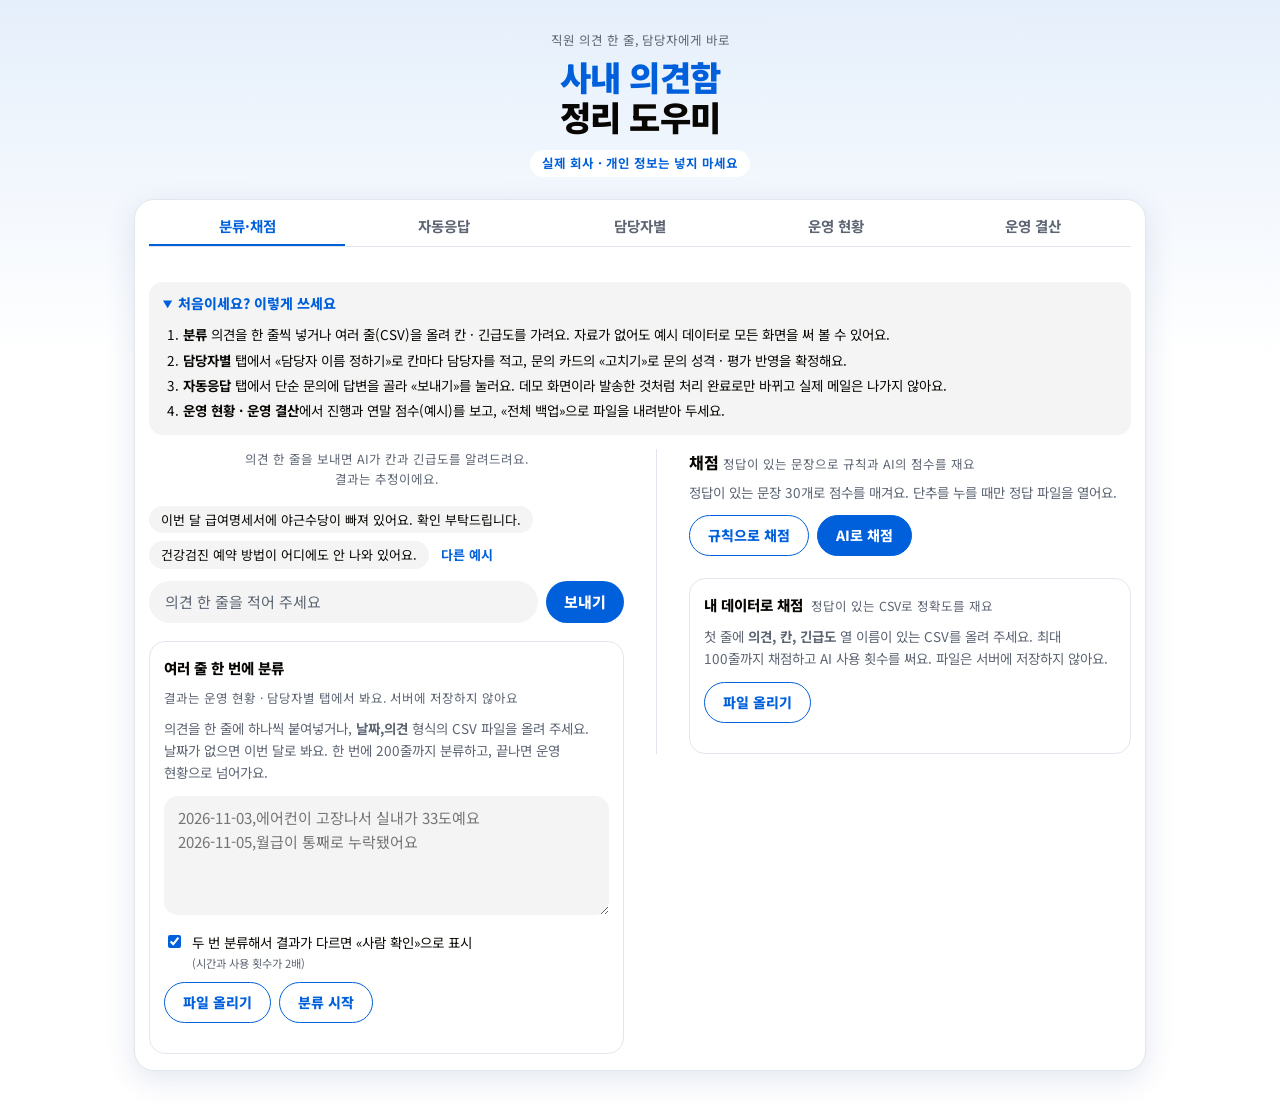
==== commit 9105be2c: "예시 데이터로 되돌리기: 문의마다 고쳐 둔 확정 값도 함께 비워 자동응답 건수가 어긋나지 않게 함 Co-Authored-By: Claude Sonnet 5.5 <noreply@an" ====
--- a/index.html
+++ b/index.html
@@ -7,8 +7,8 @@
 <link rel="preconnect" href="https://fonts.googleapis.com">
 <link rel="preconnect" href="https://fonts.gstatic.com" crossorigin>
 <link rel="stylesheet" href="https://fonts.googleapis.com/css2?family=Noto+Sans+KR:wght@400;500;700;900&display=swap">
-<link rel="stylesheet" href="style.css?v=4f4ea013">
-<link rel="stylesheet" href="settle.css?v=4f4ea013">
+<link rel="stylesheet" href="style.css?v=94d821aa">
+<link rel="stylesheet" href="settle.css?v=94d821aa">
 </head>
 <body>
 <div class="page wide">
@@ -352,11 +352,11 @@
 
   </main>
 </div>
-<script src="mask.js?v=4f4ea013"></script>
-<script src="rules.js?v=4f4ea013"></script>
-<script src="app.js?v=4f4ea013"></script>
-<script src="dashboard.js?v=4f4ea013"></script>
-<script src="auto.js?v=4f4ea013"></script>
-<script src="settle.js?v=4f4ea013"></script>
+<script src="mask.js?v=94d821aa"></script>
+<script src="rules.js?v=94d821aa"></script>
+<script src="app.js?v=94d821aa"></script>
+<script src="dashboard.js?v=94d821aa"></script>
+<script src="auto.js?v=94d821aa"></script>
+<script src="settle.js?v=94d821aa"></script>
 </body>
 </html>
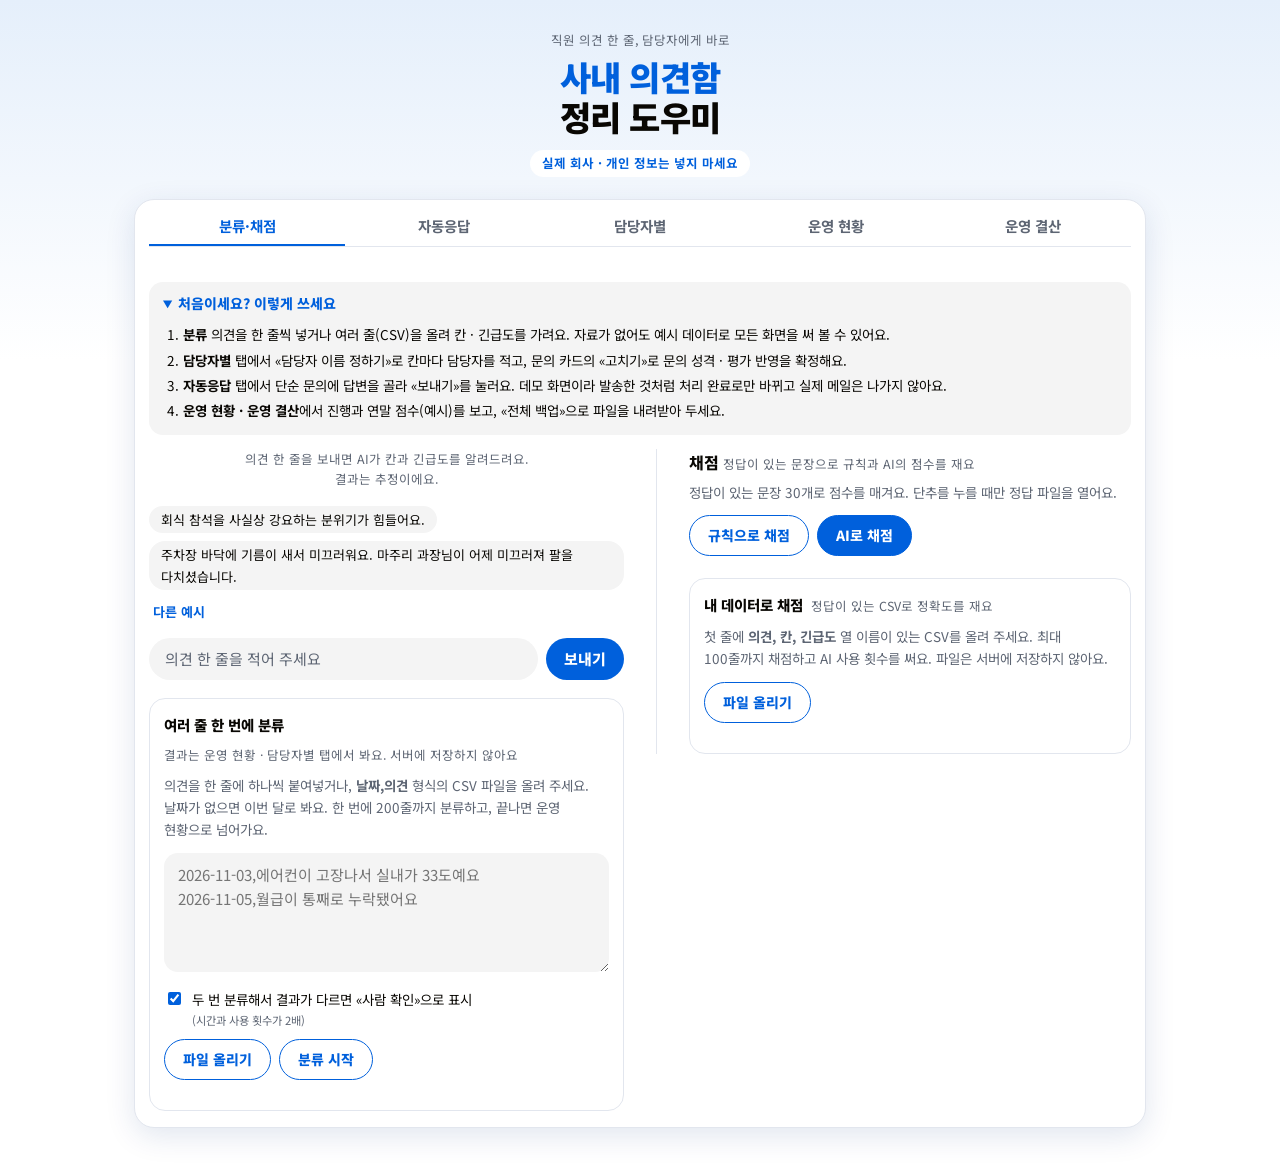
==== commit b55c5fb4: "운영 결산: 긴급 높음 네모에서 (처리 완료 · 비율)을 아래 줄로 Co-Authored-By: Claude Sonnet 5.5 <noreply@anthropic.com>" ====
--- a/index.html
+++ b/index.html
@@ -7,8 +7,8 @@
 <link rel="preconnect" href="https://fonts.googleapis.com">
 <link rel="preconnect" href="https://fonts.gstatic.com" crossorigin>
 <link rel="stylesheet" href="https://fonts.googleapis.com/css2?family=Noto+Sans+KR:wght@400;500;700;900&display=swap">
-<link rel="stylesheet" href="style.css?v=94d821aa">
-<link rel="stylesheet" href="settle.css?v=94d821aa">
+<link rel="stylesheet" href="style.css?v=222067c1">
+<link rel="stylesheet" href="settle.css?v=222067c1">
 </head>
 <body>
 <div class="page wide">
@@ -352,11 +352,11 @@
 
   </main>
 </div>
-<script src="mask.js?v=94d821aa"></script>
-<script src="rules.js?v=94d821aa"></script>
-<script src="app.js?v=94d821aa"></script>
-<script src="dashboard.js?v=94d821aa"></script>
-<script src="auto.js?v=94d821aa"></script>
-<script src="settle.js?v=94d821aa"></script>
+<script src="mask.js?v=222067c1"></script>
+<script src="rules.js?v=222067c1"></script>
+<script src="app.js?v=222067c1"></script>
+<script src="dashboard.js?v=222067c1"></script>
+<script src="auto.js?v=222067c1"></script>
+<script src="settle.js?v=222067c1"></script>
 </body>
 </html>
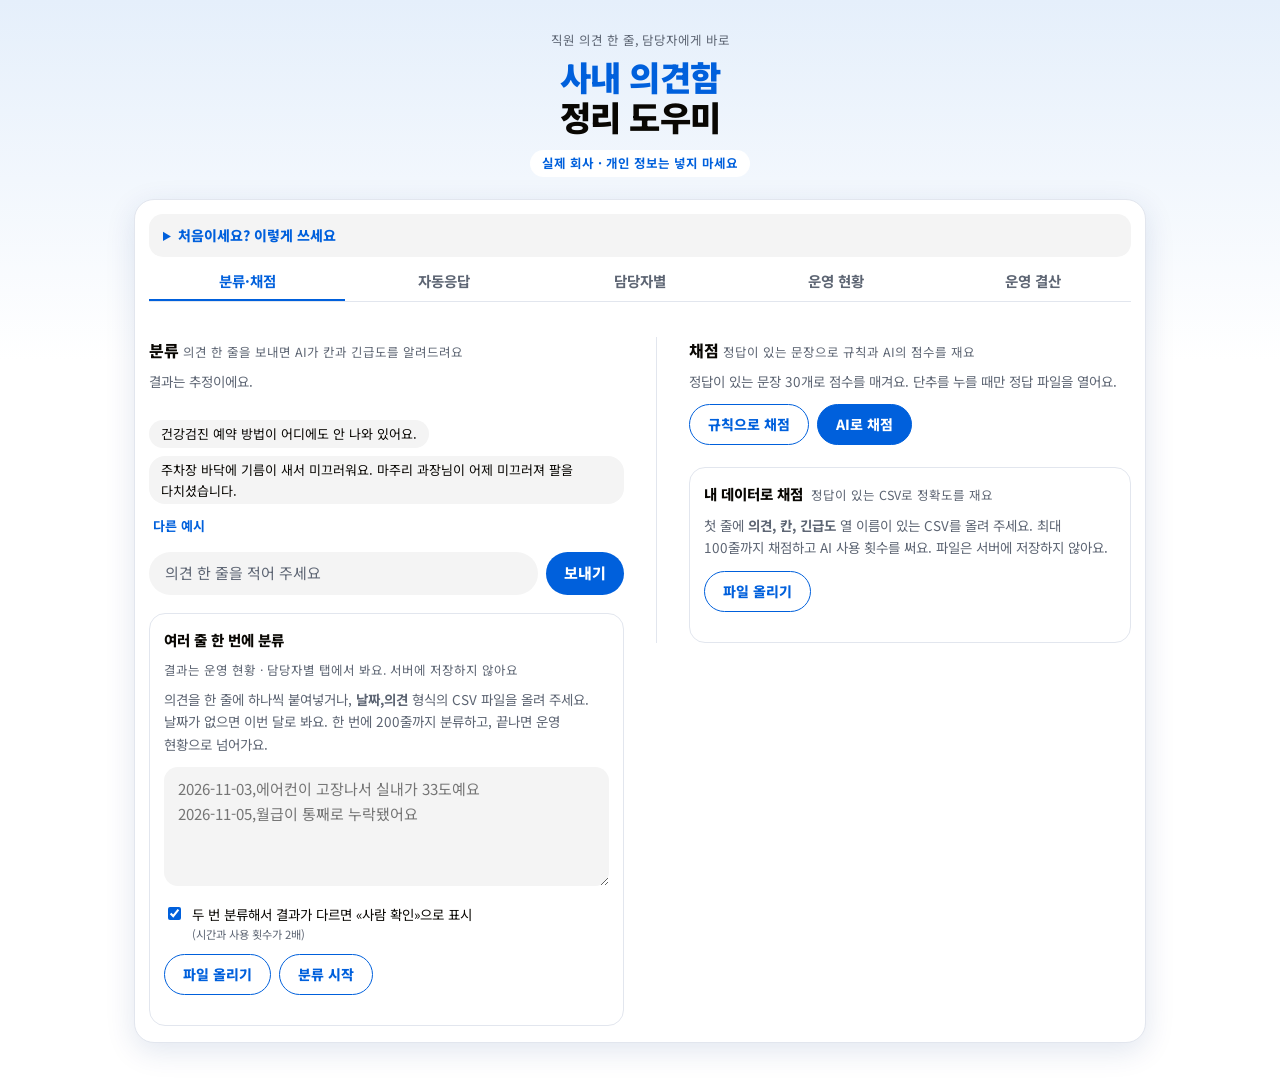
==== commit 67f4ee59: "분류 탭: 처음이세요 안내를 탭 위로 옮기고 기본은 접음, 분류 제목을 채점처럼 제목 + 설명으로 정리 Co-Authored-By: Claude Sonnet 5.5 <noreply" ====
--- a/index.html
+++ b/index.html
@@ -7,8 +7,8 @@
 <link rel="preconnect" href="https://fonts.googleapis.com">
 <link rel="preconnect" href="https://fonts.gstatic.com" crossorigin>
 <link rel="stylesheet" href="https://fonts.googleapis.com/css2?family=Noto+Sans+KR:wght@400;500;700;900&display=swap">
-<link rel="stylesheet" href="style.css?v=222067c1">
-<link rel="stylesheet" href="settle.css?v=222067c1">
+<link rel="stylesheet" href="style.css?v=1ddf7882">
+<link rel="stylesheet" href="settle.css?v=1ddf7882">
 </head>
 <body>
 <div class="page wide">
@@ -19,6 +19,15 @@
   </header>
 
   <main class="sheet">
+  <details class="guide" id="guide">
+    <summary>처음이세요? 이렇게 쓰세요</summary>
+    <ol>
+      <li><b>분류</b> 의견을 한 줄씩 넣거나 여러 줄(CSV)을 올려 칸 · 긴급도를 가려요. 자료가 없어도 예시 데이터로 모든 화면을 써 볼 수 있어요.</li>
+      <li><b>담당자별</b> 탭에서 «담당자 이름 정하기»로 칸마다 담당자를 적고, 문의 카드의 «고치기»로 문의 성격 · 평가 반영을 확정해요.</li>
+      <li><b>자동응답</b> 탭에서 단순 문의에 답변을 골라 «보내기»를 눌러요. 데모 화면이라 발송한 것처럼 처리 완료로만 바뀌고 실제 메일은 나가지 않아요.</li>
+      <li><b>운영 현황 · 운영 결산</b>에서 진행과 연말 점수(예시)를 보고, «전체 백업»으로 파일을 내려받아 두세요.</li>
+    </ol>
+  </details>
     <div class="tabs" role="tablist">
       <button type="button" id="btn-classify" role="tab" aria-selected="true">분류·채점</button>
       <button type="button" id="btn-auto" role="tab" aria-selected="false">자동응답</button>
@@ -29,18 +38,10 @@
     <p id="status" class="status" role="status"></p>
 
     <div class="split">
-      <details class="guide" id="guide" open>
-        <summary>처음이세요? 이렇게 쓰세요</summary>
-        <ol>
-          <li><b>분류</b> 의견을 한 줄씩 넣거나 여러 줄(CSV)을 올려 칸 · 긴급도를 가려요. 자료가 없어도 예시 데이터로 모든 화면을 써 볼 수 있어요.</li>
-          <li><b>담당자별</b> 탭에서 «담당자 이름 정하기»로 칸마다 담당자를 적고, 문의 카드의 «고치기»로 문의 성격 · 평가 반영을 확정해요.</li>
-          <li><b>자동응답</b> 탭에서 단순 문의에 답변을 골라 «보내기»를 눌러요. 데모 화면이라 발송한 것처럼 처리 완료로만 바뀌고 실제 메일은 나가지 않아요.</li>
-          <li><b>운영 현황 · 운영 결산</b>에서 진행과 연말 점수(예시)를 보고, «전체 백업»으로 파일을 내려받아 두세요.</li>
-        </ol>
-      </details>
     <section id="tab-classify">
+      <h2 class="gh">분류 <small>의견 한 줄을 보내면 AI가 칸과 긴급도를 알려드려요</small></h2>
+      <p class="hint">결과는 추정이에요.</p>
       <div id="chat" class="chat" aria-live="polite">
-        <div class="sys">의견 한 줄을 보내면 AI가 칸과 긴급도를 알려드려요.<br>결과는 추정이에요.</div>
       </div>
       <div id="try" class="try" aria-label="예시 문장"></div>
       <div class="composer">
@@ -352,11 +353,11 @@
 
   </main>
 </div>
-<script src="mask.js?v=222067c1"></script>
-<script src="rules.js?v=222067c1"></script>
-<script src="app.js?v=222067c1"></script>
-<script src="dashboard.js?v=222067c1"></script>
-<script src="auto.js?v=222067c1"></script>
-<script src="settle.js?v=222067c1"></script>
+<script src="mask.js?v=1ddf7882"></script>
+<script src="rules.js?v=1ddf7882"></script>
+<script src="app.js?v=1ddf7882"></script>
+<script src="dashboard.js?v=1ddf7882"></script>
+<script src="auto.js?v=1ddf7882"></script>
+<script src="settle.js?v=1ddf7882"></script>
 </body>
 </html>
--- a/style.css
+++ b/style.css
@@ -272,8 +272,8 @@
 
 /* 분류(왼쪽) · 채점(오른쪽)을 한 탭에 나란히 둔다. 좁은 화면에서는 위아래로 쌓는다 */
 #tab-grade { margin-top: 26px; padding-top: 18px; border-top: 1px solid var(--line); }
-#tab-grade .gh { margin: 0 0 6px; font-size: 16px; font-weight: 800; }
-#tab-grade .gh small { font-weight: 400; font-size: 12.5px; color: var(--muted); }
+#tab-grade .gh, #tab-classify .gh { margin: 0 0 6px; font-size: 16px; font-weight: 800; }
+#tab-grade .gh small, #tab-classify .gh small { font-weight: 400; font-size: 12.5px; color: var(--muted); }
 @media (min-width: 900px) {
   .split { display: grid; grid-template-columns: minmax(0, 1fr) minmax(0, 1fr); gap: 0 32px; align-items: start; }
   #tab-grade { margin-top: 0; padding-top: 0; border-top: 0; border-left: 1px solid var(--line); padding-left: 32px; }
@@ -418,3 +418,5 @@
   .months button, .fchips button, .afbar button, .atabs button, .akind button, .akind2 button, .seg2 button, .ocard, .tile.tbtn { min-height: 36px; }
   .ev-link, .alink { padding: 6px 4px; }
 }
+
+.guide { margin: 0 0 12px; }
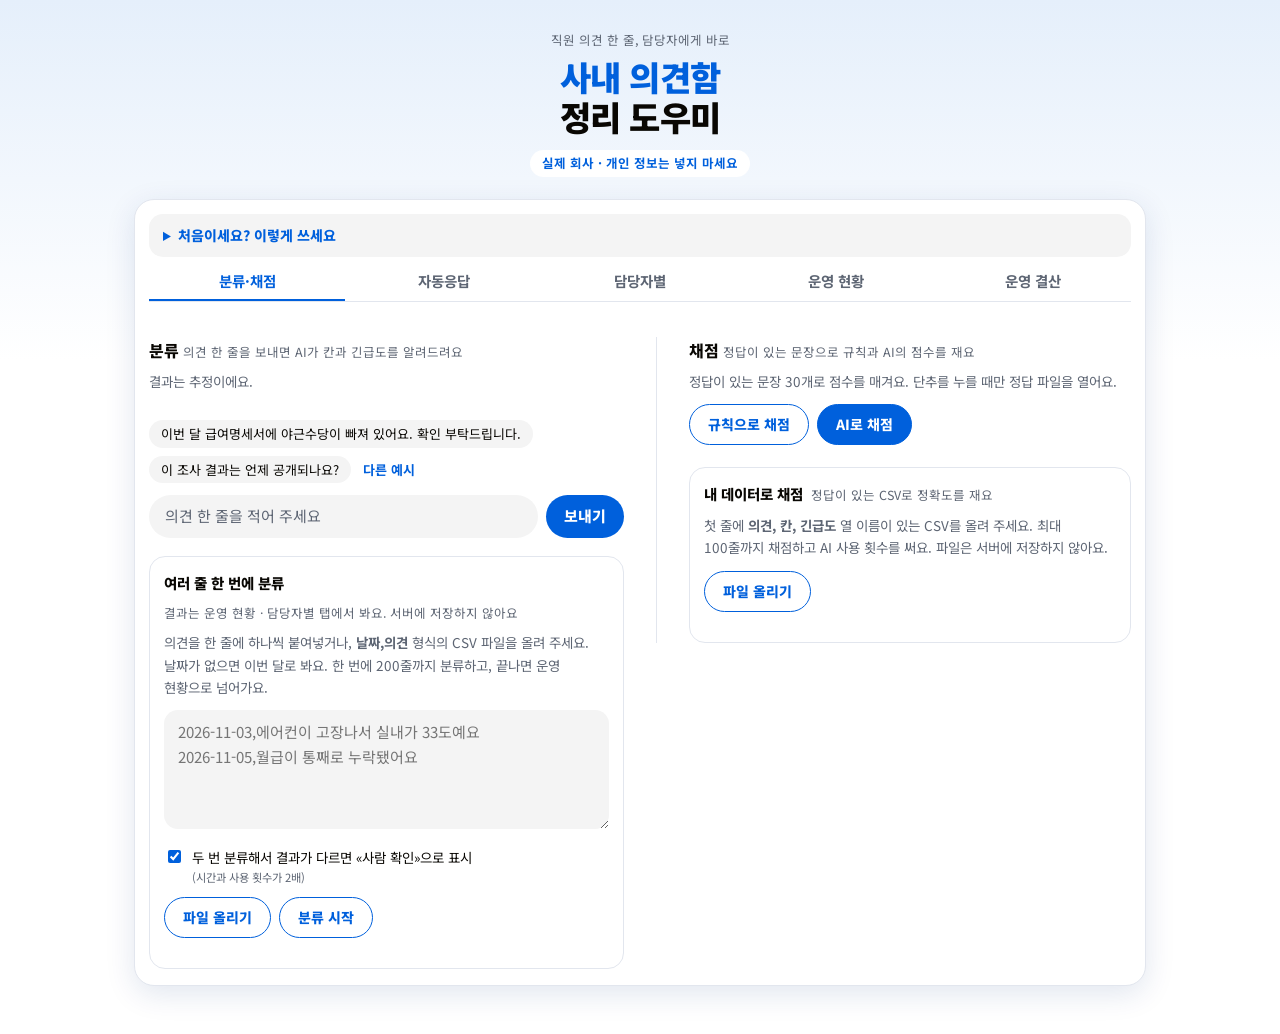
==== commit eb178cb2: "처음이세요 안내를 모든 탭 위에 계속 보이게 함 Co-Authored-By: Claude Sonnet 5.5 <noreply@anthropic.com>" ====
--- a/index.html
+++ b/index.html
@@ -7,8 +7,8 @@
 <link rel="preconnect" href="https://fonts.googleapis.com">
 <link rel="preconnect" href="https://fonts.gstatic.com" crossorigin>
 <link rel="stylesheet" href="https://fonts.googleapis.com/css2?family=Noto+Sans+KR:wght@400;500;700;900&display=swap">
-<link rel="stylesheet" href="style.css?v=1ddf7882">
-<link rel="stylesheet" href="settle.css?v=1ddf7882">
+<link rel="stylesheet" href="style.css?v=a9d85442">
+<link rel="stylesheet" href="settle.css?v=a9d85442">
 </head>
 <body>
 <div class="page wide">
@@ -353,11 +353,11 @@
 
   </main>
 </div>
-<script src="mask.js?v=1ddf7882"></script>
-<script src="rules.js?v=1ddf7882"></script>
-<script src="app.js?v=1ddf7882"></script>
-<script src="dashboard.js?v=1ddf7882"></script>
-<script src="auto.js?v=1ddf7882"></script>
-<script src="settle.js?v=1ddf7882"></script>
+<script src="mask.js?v=a9d85442"></script>
+<script src="rules.js?v=a9d85442"></script>
+<script src="app.js?v=a9d85442"></script>
+<script src="dashboard.js?v=a9d85442"></script>
+<script src="auto.js?v=a9d85442"></script>
+<script src="settle.js?v=a9d85442"></script>
 </body>
 </html>
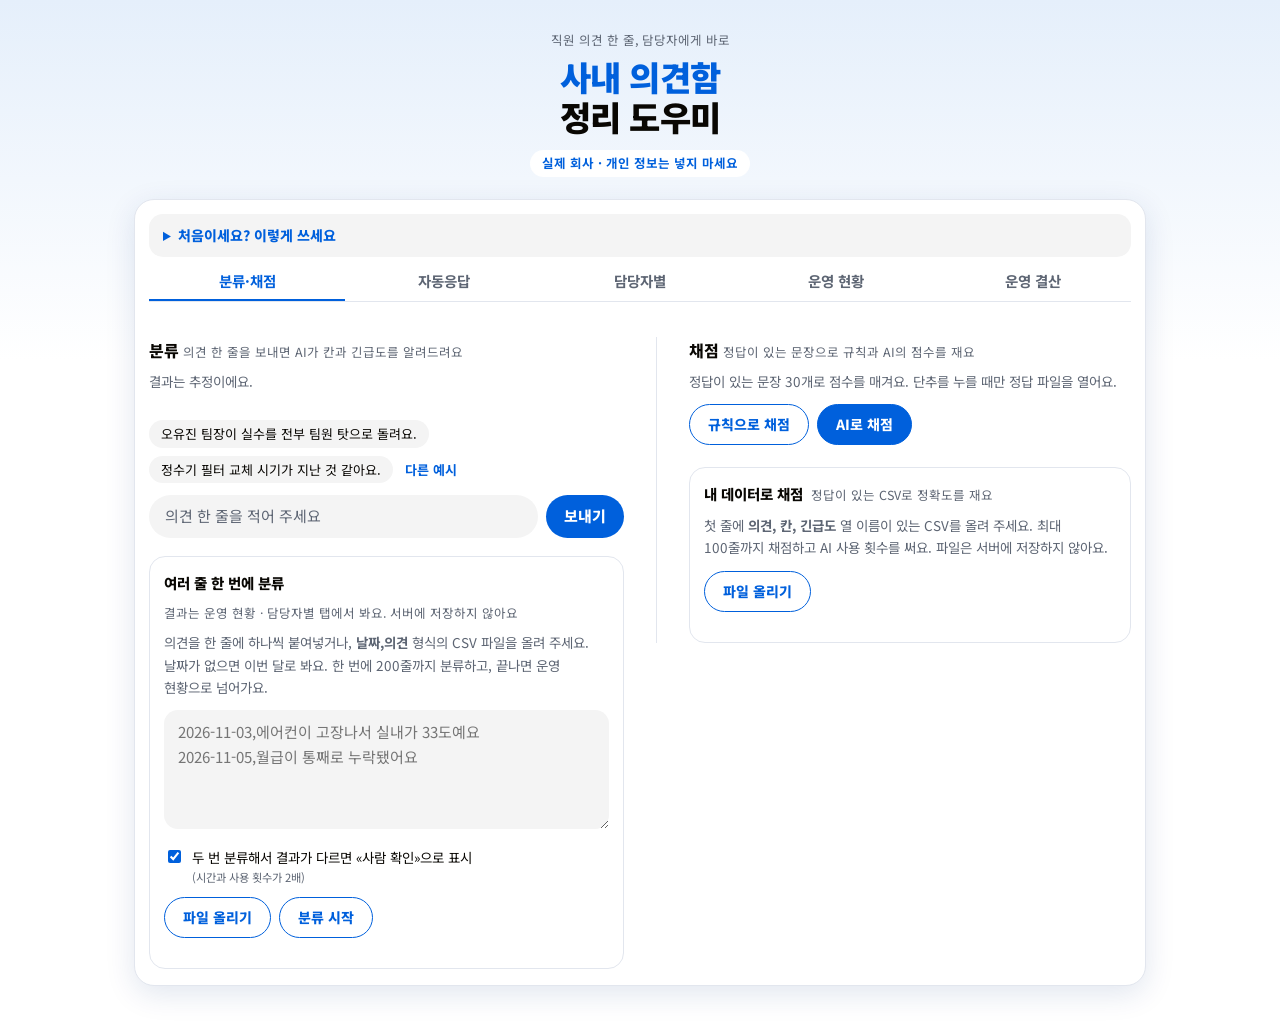
==== commit 622dbd80: "처음이세요 안내: 열 때마다 접힌 상태로 시작(저장 안 함) Co-Authored-By: Claude Sonnet 5.5 <noreply@anthropic.com>" ====
--- a/index.html
+++ b/index.html
@@ -7,8 +7,8 @@
 <link rel="preconnect" href="https://fonts.googleapis.com">
 <link rel="preconnect" href="https://fonts.gstatic.com" crossorigin>
 <link rel="stylesheet" href="https://fonts.googleapis.com/css2?family=Noto+Sans+KR:wght@400;500;700;900&display=swap">
-<link rel="stylesheet" href="style.css?v=a9d85442">
-<link rel="stylesheet" href="settle.css?v=a9d85442">
+<link rel="stylesheet" href="style.css?v=390d4a94">
+<link rel="stylesheet" href="settle.css?v=390d4a94">
 </head>
 <body>
 <div class="page wide">
@@ -353,11 +353,11 @@
 
   </main>
 </div>
-<script src="mask.js?v=a9d85442"></script>
-<script src="rules.js?v=a9d85442"></script>
-<script src="app.js?v=a9d85442"></script>
-<script src="dashboard.js?v=a9d85442"></script>
-<script src="auto.js?v=a9d85442"></script>
-<script src="settle.js?v=a9d85442"></script>
+<script src="mask.js?v=390d4a94"></script>
+<script src="rules.js?v=390d4a94"></script>
+<script src="app.js?v=390d4a94"></script>
+<script src="dashboard.js?v=390d4a94"></script>
+<script src="auto.js?v=390d4a94"></script>
+<script src="settle.js?v=390d4a94"></script>
 </body>
 </html>
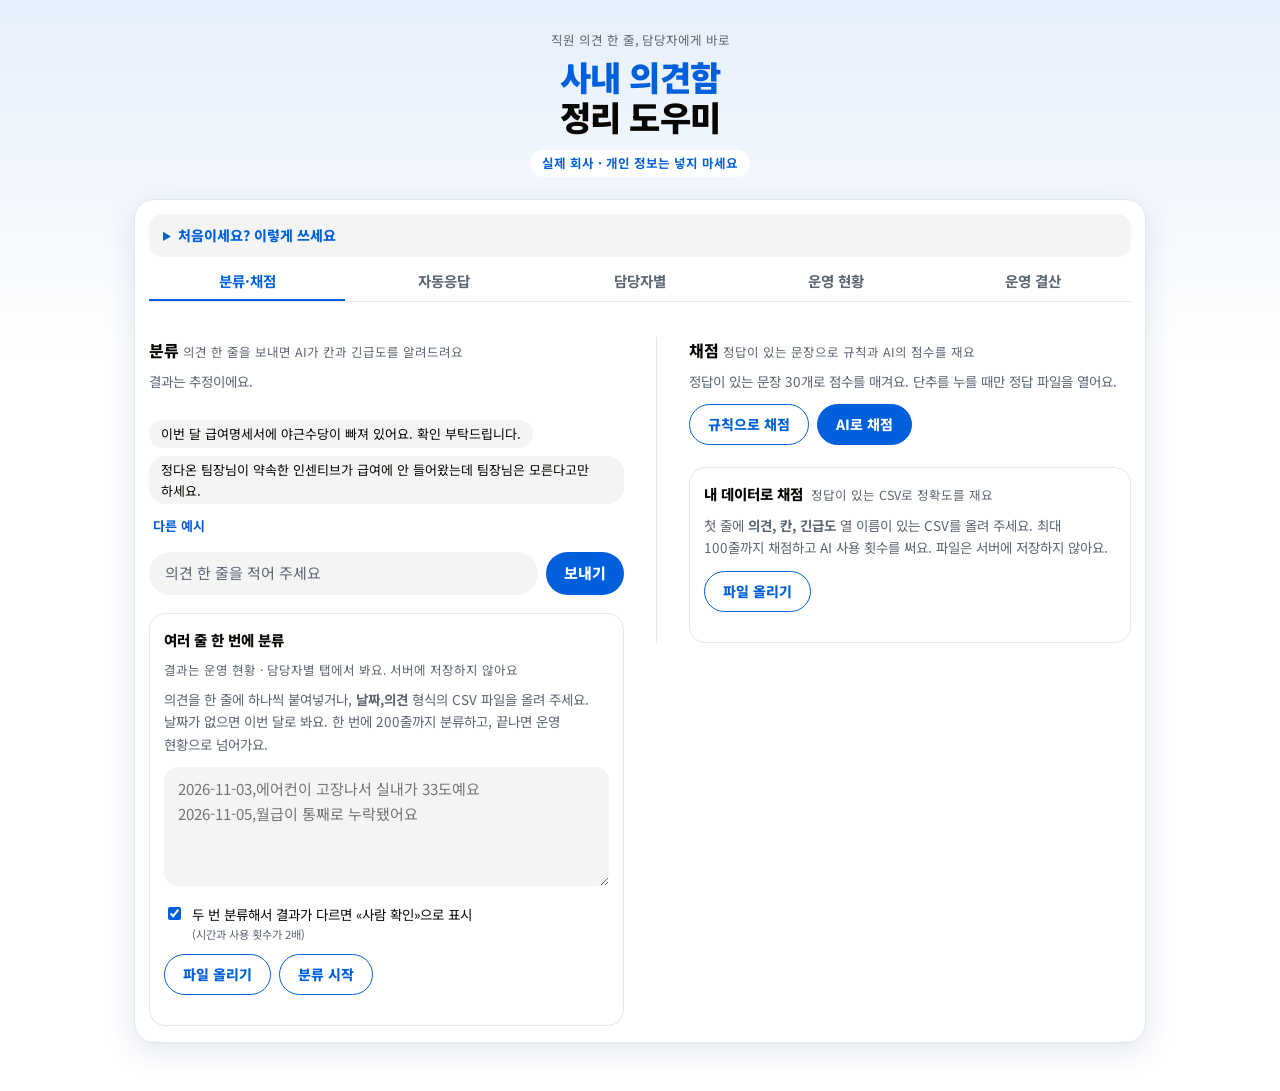
==== commit 8996f5d4: "전체 보완: 좁은 화면 월 단추 줄바꿈, 되돌리기 확인 단계와 맨 위 안내, 직접 처리 칸, 결산 · 운영 현황 네모 줄바꿈 통일, 데모 문구 통일, 연기 시험 확대 Co-Auth" ====
--- a/index.html
+++ b/index.html
@@ -7,8 +7,8 @@
 <link rel="preconnect" href="https://fonts.googleapis.com">
 <link rel="preconnect" href="https://fonts.gstatic.com" crossorigin>
 <link rel="stylesheet" href="https://fonts.googleapis.com/css2?family=Noto+Sans+KR:wght@400;500;700;900&display=swap">
-<link rel="stylesheet" href="style.css?v=390d4a94">
-<link rel="stylesheet" href="settle.css?v=390d4a94">
+<link rel="stylesheet" href="style.css?v=37ba76d4">
+<link rel="stylesheet" href="settle.css?v=37ba76d4">
 </head>
 <body>
 <div class="page wide">
@@ -353,11 +353,11 @@
 
   </main>
 </div>
-<script src="mask.js?v=390d4a94"></script>
-<script src="rules.js?v=390d4a94"></script>
-<script src="app.js?v=390d4a94"></script>
-<script src="dashboard.js?v=390d4a94"></script>
-<script src="auto.js?v=390d4a94"></script>
-<script src="settle.js?v=390d4a94"></script>
+<script src="mask.js?v=37ba76d4"></script>
+<script src="rules.js?v=37ba76d4"></script>
+<script src="app.js?v=37ba76d4"></script>
+<script src="dashboard.js?v=37ba76d4"></script>
+<script src="auto.js?v=37ba76d4"></script>
+<script src="settle.js?v=37ba76d4"></script>
 </body>
 </html>
--- a/style.css
+++ b/style.css
@@ -141,7 +141,7 @@
 .tile { background: var(--card); border-radius: 14px; padding: 10px 12px; }
 .tile b { display: block; font-size: 24px; font-weight: 900; line-height: 1.15; font-variant-numeric: tabular-nums; white-space: nowrap; }
 .tile b small { font-size: 14px; font-weight: 700; color: var(--muted); }
-.tile span { font-size: 12.5px; color: var(--muted); }
+.tile span { font-size: 12.5px; color: var(--muted); white-space: pre-line; } /* 글 안의 줄바꿈은 그대로 아래 줄로 */
 .tile.hot b { color: var(--hot); }
 .stat { margin-top: 14px; }
 .stat .bar { display: flex; height: 10px; border-radius: 999px; overflow: hidden; background: var(--card); }
@@ -420,3 +420,9 @@
 }
 
 .guide { margin: 0 0 12px; }
+
+/* 좁은 화면: 월 선택 단추는 숨은 가로 스크롤 대신 줄바꿈으로 모두 보여 준다 */
+@media (max-width: 560px) {
+  .months { flex-wrap: wrap; overflow-x: visible; }
+  .pctl.pone { align-items: flex-start; }
+}
--- a/settle.css
+++ b/settle.css
@@ -41,7 +41,7 @@
 .settle-scope .tile { background: var(--card); border-radius: 14px; padding: 10px 12px; }
 .settle-scope .tile b { display: block; font-size: 26px; font-weight: 900; line-height: 1.15; font-variant-numeric: tabular-nums; white-space: nowrap; }
 .settle-scope .tile b small { font-size: 13px; font-weight: 700; color: var(--muted); }
-.settle-scope .tile span { font-size: 12.5px; color: var(--muted); }
+.settle-scope .tile span { font-size: 12.5px; color: var(--muted); white-space: pre-line; }
 .settle-scope .tile.hot b { color: var(--hot); }
 .settle-scope .line2 { margin: 12px 0 0; font-size: 13.5px; color: var(--muted); }
 .settle-scope .tscroll { overflow-x: auto; }
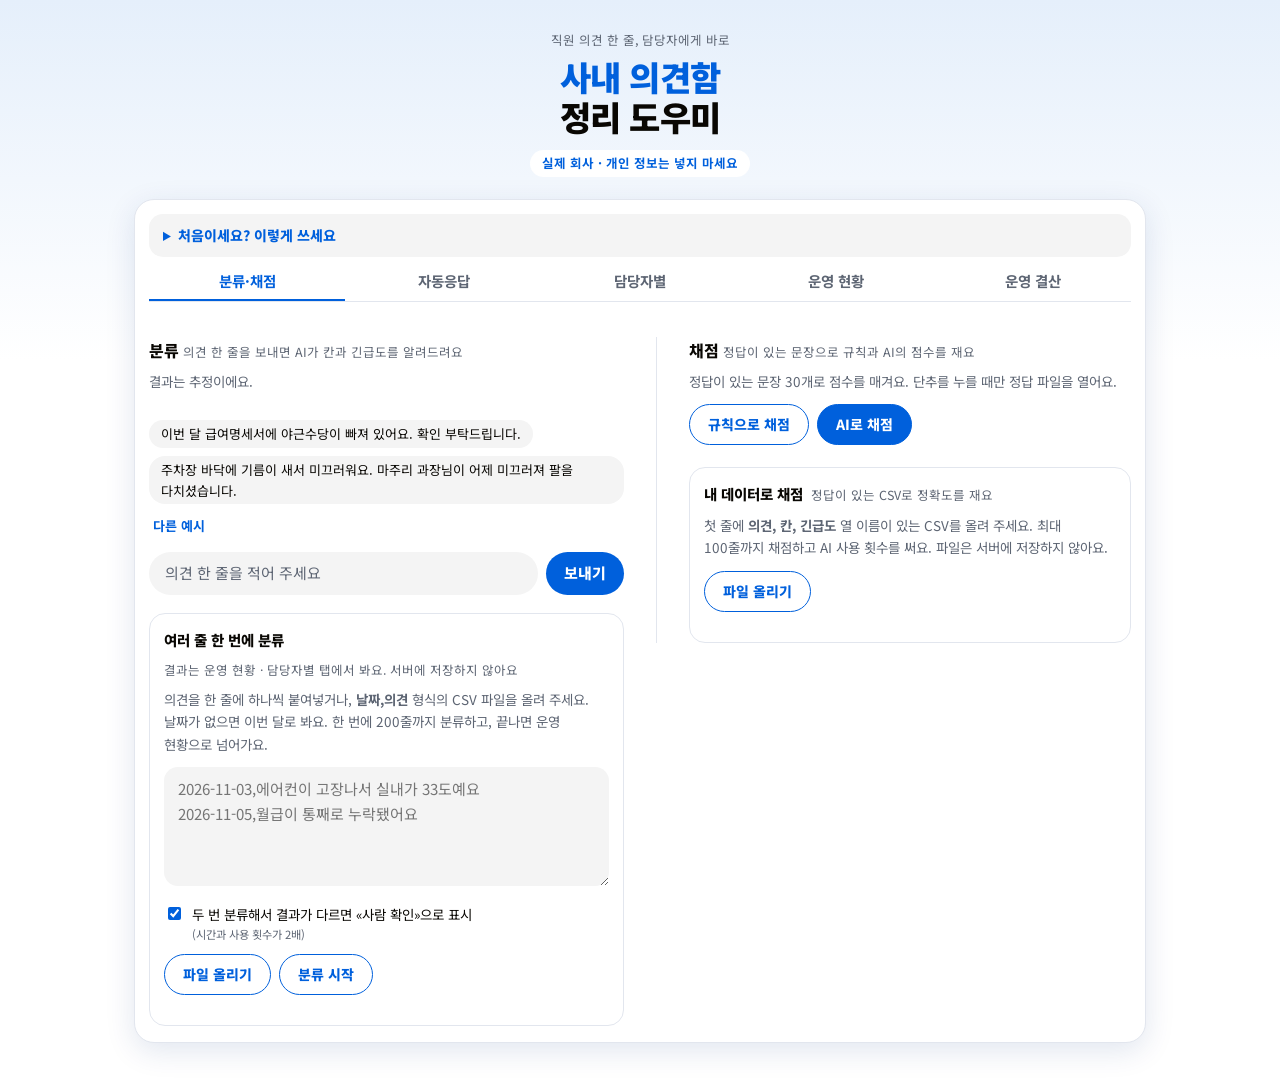
==== commit 13b13eef: "링크 미리보기: 제목에서 (HR 분류 AI)를 빼고 설명과 썸네일(og.png)을 넣음 Co-Authored-By: Claude Opus 5.5 <noreply@anthropic." ====
--- a/index.html
+++ b/index.html
@@ -3,7 +3,16 @@
 <head>
 <meta charset="utf-8">
 <meta name="viewport" content="width=device-width, initial-scale=1">
-<title>사내 의견함 정리 도우미 (HR 분류 AI)</title>
+<title>사내 의견함 정리 도우미</title>
+<meta name="description" content="직원 의견 한 줄을 넣으면 AI가 칸과 긴급도를 가려서 담당자에게 넘길 준비를 해 줍니다.">
+<meta property="og:type" content="website">
+<meta property="og:url" content="https://my-classifier-alpha.vercel.app/">
+<meta property="og:title" content="사내 의견함 정리 도우미">
+<meta property="og:description" content="직원 의견 한 줄을 넣으면 AI가 칸과 긴급도를 가려서 담당자에게 넘길 준비를 해 줍니다.">
+<meta property="og:image" content="https://my-classifier-alpha.vercel.app/og.png">
+<meta property="og:image:width" content="1200">
+<meta property="og:image:height" content="630">
+<meta name="twitter:card" content="summary_large_image">
 <link rel="preconnect" href="https://fonts.googleapis.com">
 <link rel="preconnect" href="https://fonts.gstatic.com" crossorigin>
 <link rel="stylesheet" href="https://fonts.googleapis.com/css2?family=Noto+Sans+KR:wght@400;500;700;900&display=swap">
